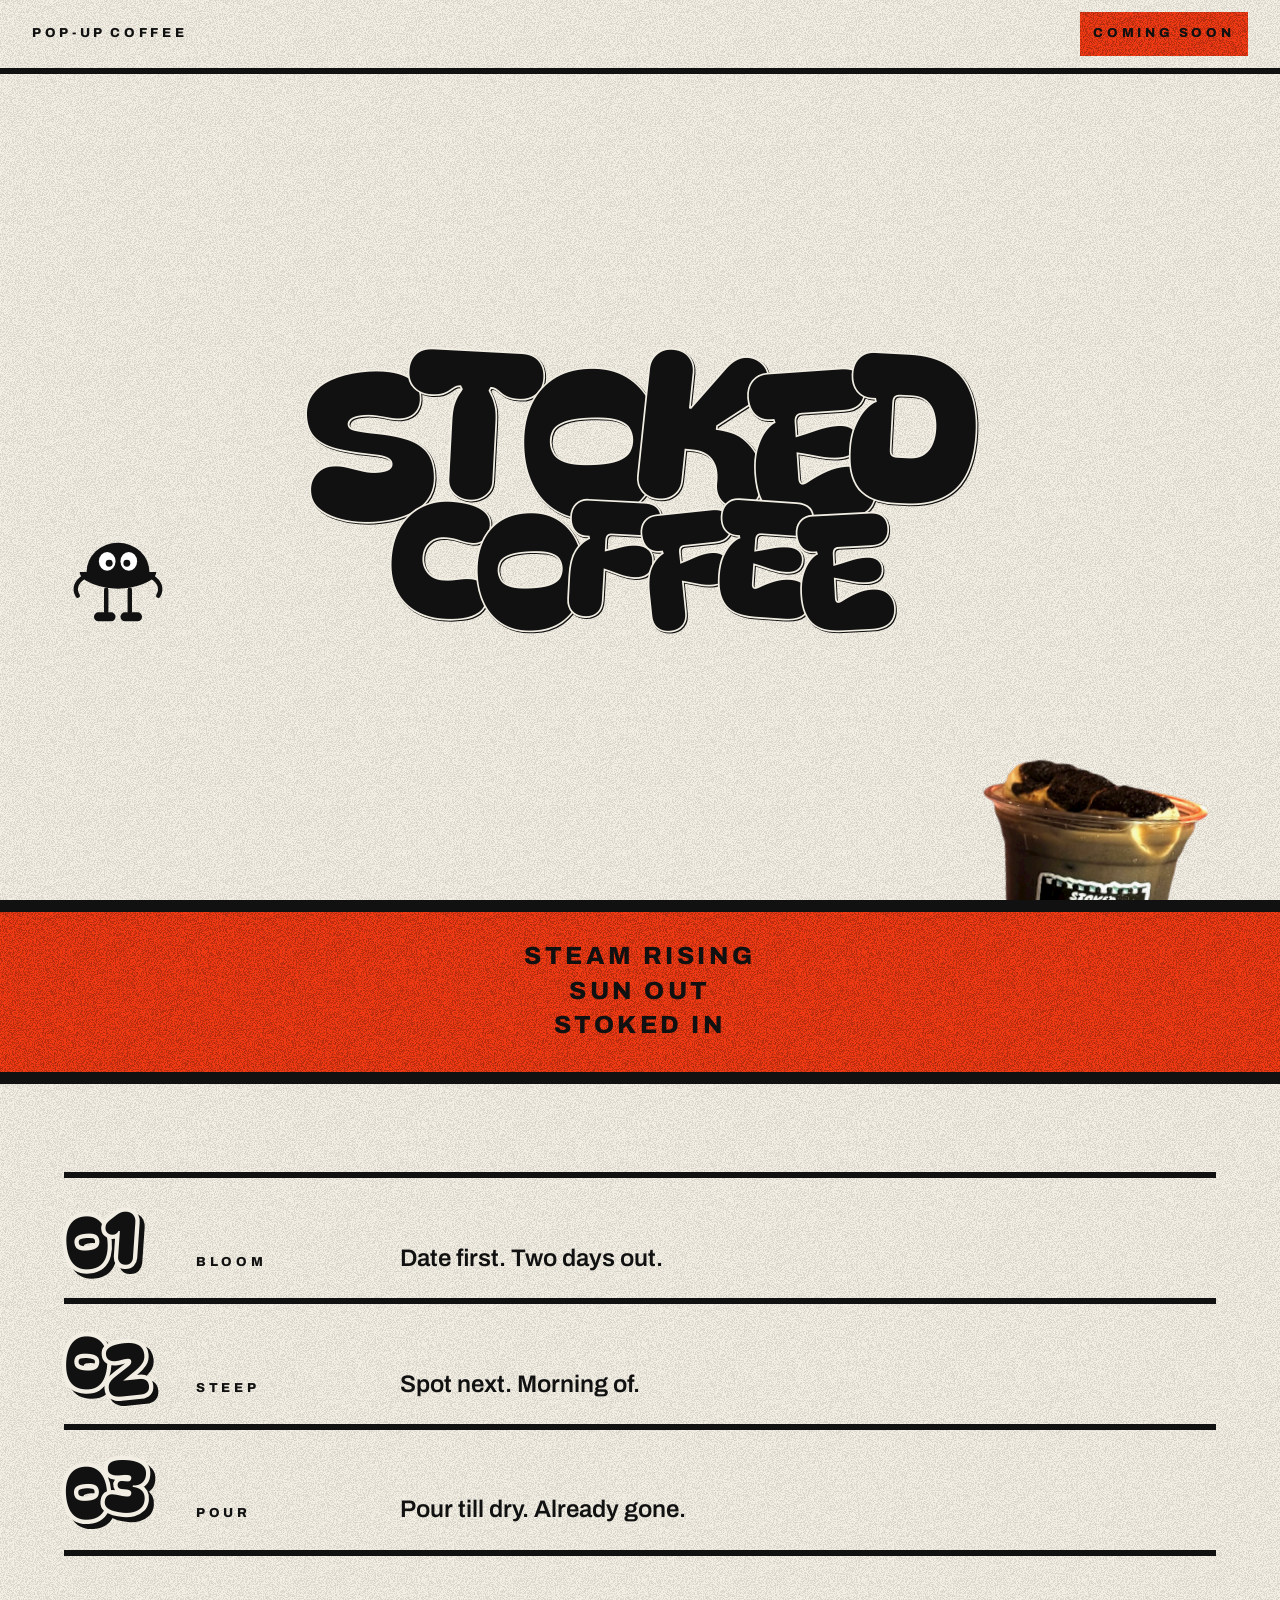
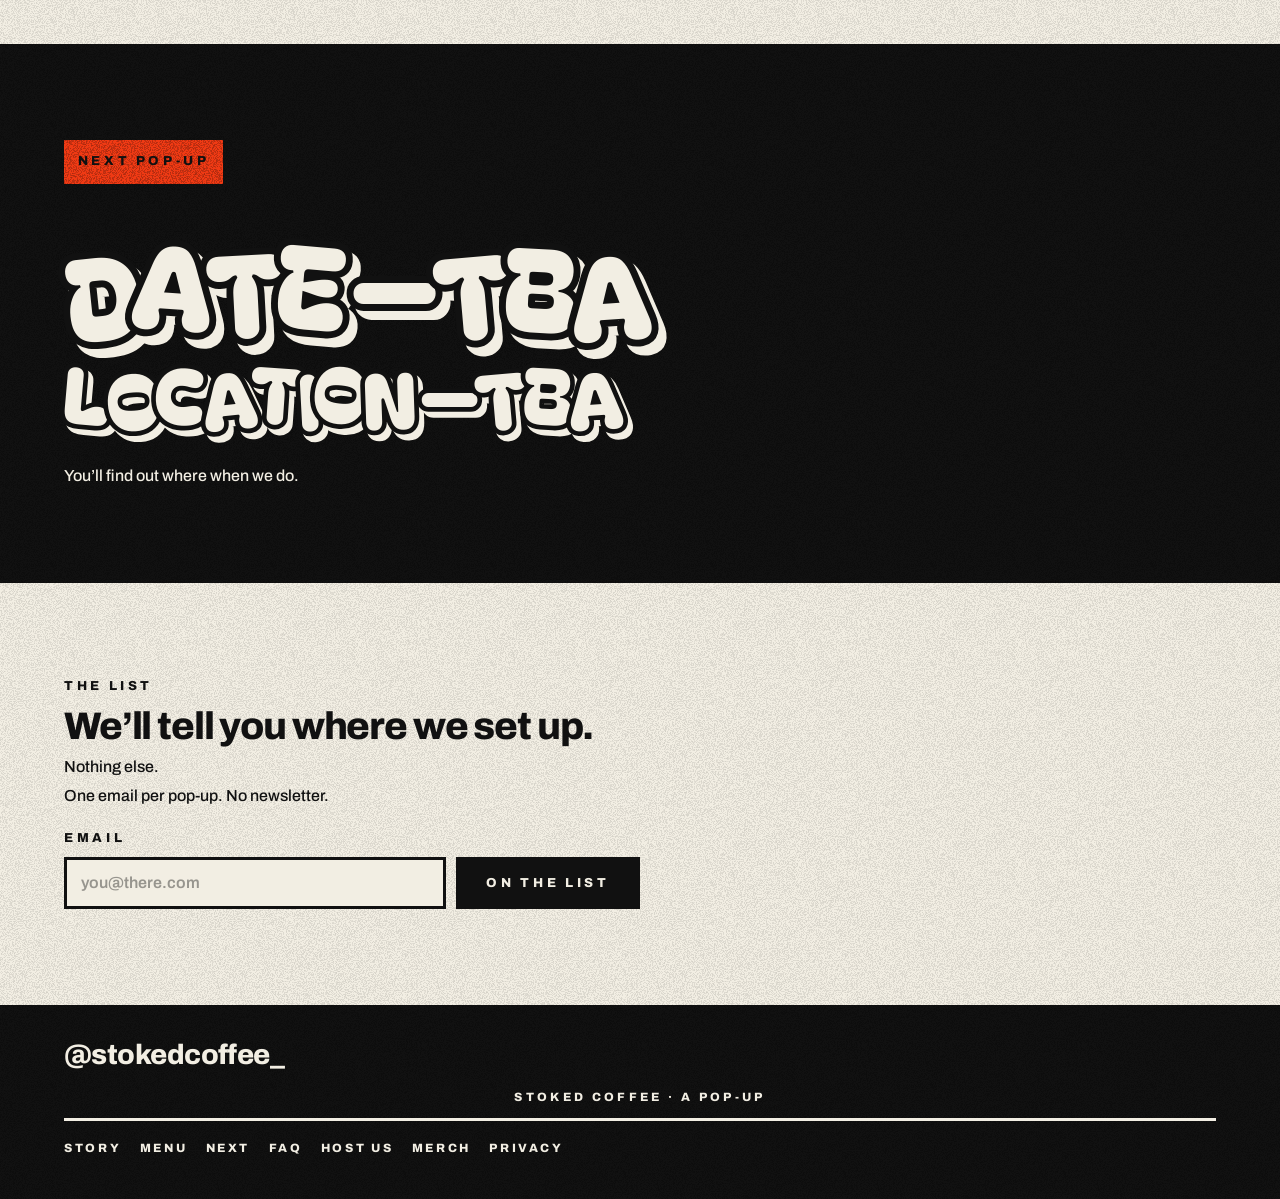
==== index.html @ 5ecee107 "Open Story, Menu, Next, FAQ, Host, Merch, and Privacy off the teaser. The about page now uses the re" ====
<!DOCTYPE html>
<html lang="en">
<head>
  <meta charset="utf-8">
  <meta name="viewport" content="width=device-width, initial-scale=1">
  <meta name="theme-color" content="#111111">
  <meta name="description" content="STOKED COFFEE. Steam rising. Sun out. Stoked in.">
  <title>STOKED COFFEE — Coming Soon</title>
  <link rel="canonical" href="https://stokedcoffee.vercel.app/">
  <meta property="og:type" content="website">
  <meta property="og:site_name" content="STOKED COFFEE">
  <meta property="og:title" content="STOKED COFFEE — Coming Soon">
  <meta property="og:description" content="STOKED COFFEE. Steam rising. Sun out. Stoked in.">
  <meta property="og:url" content="https://stokedcoffee.vercel.app/">
  <meta property="og:image" content="https://stokedcoffee.vercel.app/og.png">
  <meta property="og:image:type" content="image/png">
  <meta property="og:image:width" content="1200">
  <meta property="og:image:height" content="630">
  <meta property="og:image:alt" content="STOKED COFFEE — Coming Soon">
  <meta name="twitter:card" content="summary_large_image">
  <meta name="twitter:title" content="STOKED COFFEE — Coming Soon">
  <meta name="twitter:description" content="STOKED COFFEE. Steam rising. Sun out. Stoked in.">
  <meta name="twitter:image" content="https://stokedcoffee.vercel.app/og.png">
  <link rel="preconnect" href="https://fonts.googleapis.com">
  <link rel="preconnect" href="https://fonts.gstatic.com" crossorigin>
  <link href="https://fonts.googleapis.com/css2?family=Archivo:wght@500;600;800&family=Bagel+Fat+One&display=swap" rel="stylesheet">
  <link rel="icon" href="data:image/svg+xml,%3Csvg xmlns='http://www.w3.org/2000/svg' viewBox='0 0 32 32'%3E%3Crect width='32' height='32' fill='%23F03A14'/%3E%3Ctext x='16' y='23' text-anchor='middle' font-size='18' font-family='Arial Black,sans-serif' fill='%23111111'%3ES%3C/text%3E%3C/svg%3E">
  <link rel="stylesheet" href="styles.css">
</head>
<body>
  <svg aria-hidden="true" width="0" height="0" style="position:absolute">
    <filter id="drink-grain" x="0%" y="0%" width="100%" height="100%">
      <feTurbulence type="fractalNoise" baseFrequency="0.85" numOctaves="3" stitchTiles="stitch" result="n"/>
      <feColorMatrix in="n" type="saturate" values="0" result="g"/>
      <feComponentTransfer in="g" result="ink">
        <feFuncA type="table" tableValues="0 0.28"/>
      </feComponentTransfer>
      <feBlend in="SourceGraphic" in2="ink" mode="multiply" result="burned"/>
      <feComposite in="burned" in2="SourceGraphic" operator="in"/>
    </filter>
  </svg>

  <div class="opening grain-paper">
    <header class="topbar">
      <p class="label">Pop-up coffee</p>
      <p class="label chip">Coming soon</p>
    </header>

    <section class="hero">
      <div class="hero-stage">
        <h1 class="wordmark" aria-label="Stoked Coffee">
          <span class="wordmark-line wordmark-stoked" aria-hidden="true">
            <span class="letter" style="--r:-7deg;--y:0.06em;--kick:11deg">S</span>
            <span class="letter" style="--r:3deg;--y:-0.05em;--kick:-10deg">T</span>
            <span class="letter" style="--r:-2deg;--y:0.04em;--kick:8deg">O</span>
            <span class="letter" style="--r:6deg;--y:-0.04em;--kick:-12deg">K</span>
            <span class="letter" style="--r:-4deg;--y:0.05em;--kick:10deg">E</span>
            <span class="letter" style="--r:3deg;--y:-0.03em;--kick:-9deg">D</span>
          </span>
          <span class="wordmark-line wordmark-coffee" aria-hidden="true">
            <span class="letter" style="--r:5deg;--y:-0.04em;--kick:-11deg">C</span>
            <span class="letter" style="--r:-3deg;--y:0.04em;--kick:9deg">O</span>
            <span class="letter" style="--r:3deg;--y:-0.04em;--kick:-8deg">F</span>
            <span class="letter" style="--r:-6deg;--y:0.03em;--kick:12deg">F</span>
            <span class="letter" style="--r:4deg;--y:-0.04em;--kick:-10deg">E</span>
            <span class="letter" style="--r:-3deg;--y:0.04em;--kick:8deg">E</span>
          </span>
        </h1>
        <div class="lid" aria-hidden="true">
          <svg viewBox="0 0 220 210" fill="none">
            <path d="M46 96 A64 60 0 0 1 174 96 Z" fill="#111111"/>
            <path d="M32 96 C32 116, 78 130, 110 130 C142 130, 188 116, 188 96 Z" fill="#111111"/>
            <g class="lid-eyes">
              <ellipse cx="88" cy="74" rx="17" ry="19" fill="#FFFFFF"/>
              <ellipse cx="132" cy="74" rx="17" ry="19" fill="#FFFFFF"/>
              <circle cx="92" cy="78" r="7" fill="#111111"/>
              <circle cx="128" cy="78" r="7" fill="#111111"/>
            </g>
            <path d="M86 132 v44" stroke="#111111" stroke-width="9" stroke-linecap="round"/>
            <path d="M134 132 v44" stroke="#111111" stroke-width="9" stroke-linecap="round"/>
            <path d="M70 178 h26 a9 9 0 0 1 0 18 h-26 a9 9 0 0 1 0 -18 z" fill="#111111"/>
            <path d="M124 178 h26 a9 9 0 0 1 0 18 h-26 a9 9 0 0 1 0 -18 z" fill="#111111"/>
            <path d="M40 106 c-16 10 -20 26 -12 38" stroke="#111111" stroke-width="9" fill="none" stroke-linecap="round"/>
            <path d="M180 106 c16 10 20 26 12 38" stroke="#111111" stroke-width="9" fill="none" stroke-linecap="round"/>
          </svg>
        </div>
      </div>
    </section>
    <figure class="sneak">
      <img src="midnight-campfire.png" alt="Midnight Campfire Latte" width="571" height="710">
    </figure>
  </div>

  <section class="vision grain-vermilion">
    <div class="vision-lockup" aria-label="Steam rising. Sun out. Stoked in.">
      <p class="vision-line">Steam rising</p>
      <p class="vision-line">Sun out</p>
      <p class="vision-line">Stoked in</p>
    </div>
  </section>

  <section class="ritual grain-paper">
    <article class="step">
      <p class="step-num" aria-hidden="true">
        <span class="letter" style="transform:rotate(-5deg) translateY(0.04em)">0</span>
        <span class="letter" style="transform:rotate(4deg) translateY(-0.03em)">1</span>
      </p>
      <p class="label">Bloom</p>
      <p>Date first. Two days out.</p>
    </article>
    <article class="step">
      <p class="step-num" aria-hidden="true">
        <span class="letter" style="transform:rotate(3deg) translateY(-0.04em)">0</span>
        <span class="letter" style="transform:rotate(-6deg) translateY(0.05em)">2</span>
      </p>
      <p class="label">Steep</p>
      <p>Spot next. Morning of.</p>
    </article>
    <article class="step">
      <p class="step-num" aria-hidden="true">
        <span class="letter" style="transform:rotate(-4deg) translateY(0.03em)">0</span>
        <span class="letter" style="transform:rotate(5deg) translateY(-0.05em)">3</span>
      </p>
      <p class="label">Pour</p>
      <p>Pour till dry. Already gone.</p>
    </article>
  </section>

  <section class="popup grain-ink">
    <div class="popup-inner">
      <a class="label chip popup-kicker" href="next.html">Next pop-up</a>
      <div class="poster-stack">
        <!-- Swap the TBA spans for a real date -->
        <div class="poster-line">
          <p class="throwup" aria-label="Date to be announced">
            <span class="letter" style="transform:rotate(-6deg) translateY(0.05em)">D</span>
            <span class="letter" style="transform:rotate(4deg) translateY(-0.04em)">A</span>
            <span class="letter" style="transform:rotate(-3deg) translateY(0.03em)">T</span>
            <span class="letter" style="transform:rotate(5deg) translateY(-0.05em)">E</span>
            <span class="letter throwup-dash">—</span>
            <span class="letter" style="transform:rotate(-5deg) translateY(0.04em)">T</span>
            <span class="letter" style="transform:rotate(3deg) translateY(-0.03em)">B</span>
            <span class="letter" style="transform:rotate(-4deg) translateY(0.05em)">A</span>
          </p>
        </div>
        <div class="poster-line">
          <p class="throwup throwup-wide" aria-label="Location to be announced">
            <span class="letter" style="transform:rotate(5deg) translateY(-0.04em)">L</span>
            <span class="letter" style="transform:rotate(-4deg) translateY(0.04em)">O</span>
            <span class="letter" style="transform:rotate(3deg) translateY(-0.03em)">C</span>
            <span class="letter" style="transform:rotate(-6deg) translateY(0.03em)">A</span>
            <span class="letter" style="transform:rotate(4deg) translateY(-0.04em)">T</span>
            <span class="letter" style="transform:rotate(-3deg) translateY(0.04em)">I</span>
            <span class="letter" style="transform:rotate(6deg) translateY(-0.05em)">O</span>
            <span class="letter" style="transform:rotate(-2deg) translateY(0.03em)">N</span>
            <span class="letter throwup-dash">—</span>
            <span class="letter" style="transform:rotate(-5deg) translateY(0.04em)">T</span>
            <span class="letter" style="transform:rotate(3deg) translateY(-0.04em)">B</span>
            <span class="letter" style="transform:rotate(-4deg) translateY(0.03em)">A</span>
          </p>
        </div>
      </div>
      <p class="popup-note">You’ll find out where when we do.</p>
    </div>
  </section>

  <section class="signup grain-paper" id="list">
    <div class="signup-inner">
      <p class="label">The list</p>
      <h2>We’ll tell you where we set up.</h2>
      <p class="micro">Nothing else.</p>
      <p class="fine">One email per pop-up. No newsletter.</p>
      <form class="signup-form" id="signup-form" data-on="true" novalidate>
        <label class="label" for="email">Email</label>
        <div class="field">
          <input id="email" name="email" type="email" autocomplete="email" required placeholder="you@there.com">
          <button type="submit">On the list</button>
        </div>
      </form>
      <div class="confirm" id="signup-confirm" data-on="false" role="status">
        <p>You’re on the list.</p>
      </div>
    </div>
  </section>

  <footer class="site-footer grain-ink">
    <div class="foot-brand">
      <a class="ig" href="https://instagram.com/stokedcoffee_" rel="noopener noreferrer">@stokedcoffee_</a>
      <p class="credit">Stoked Coffee · a pop-up</p>
    </div>
    <nav class="foot-nav" aria-label="Site">
      <a href="story.html">Story</a>
      <a href="menu.html">Menu</a>
      <a href="next.html">Next</a>
      <a href="faq.html">FAQ</a>
      <a href="host.html">Host us</a>
      <a href="merch.html">Merch</a>
      <a href="privacy.html">Privacy</a>
    </nav>
  </footer>

  <script>
    (function () {
      var form = document.getElementById("signup-form");
      var confirm = document.getElementById("signup-confirm");
      var input = document.getElementById("email");
      var KEY = "stoked-list";

      function showDone() {
        form.setAttribute("data-on", "false");
        confirm.setAttribute("data-on", "true");
      }

      try {
        if (window.localStorage.getItem(KEY)) showDone();
      } catch (e) {}

      form.addEventListener("submit", function (e) {
        e.preventDefault();
        if (!input.checkValidity()) {
          input.reportValidity();
          input.focus();
          return;
        }
        try { window.localStorage.setItem(KEY, input.value.trim()); } catch (err) {}
        showDone();
      });
    })();
  </script>
</body>
</html>
---- styles.css ----
:root {
  --ink: #111111;
  --paper: #F2EEE3;
  --white: #FFFFFF;
  --vermilion: #F03A14;
  --grain-heavy: url("data:image/svg+xml,%3Csvg xmlns='http://www.w3.org/2000/svg' width='220' height='220'%3E%3Cfilter id='g'%3E%3CfeTurbulence type='fractalNoise' baseFrequency='0.9' numOctaves='3' stitchTiles='stitch'/%3E%3CfeColorMatrix type='saturate' values='0'/%3E%3CfeComponentTransfer%3E%3CfeFuncR type='discrete' tableValues='0 0 1 1'/%3E%3CfeFuncG type='discrete' tableValues='0 0 1 1'/%3E%3CfeFuncB type='discrete' tableValues='0 0 1 1'/%3E%3C/feComponentTransfer%3E%3C/filter%3E%3Crect width='220' height='220' filter='url(%23g)' opacity='0.4'/%3E%3C/svg%3E");
  --grain-paper: url("data:image/svg+xml,%3Csvg xmlns='http://www.w3.org/2000/svg' width='220' height='220'%3E%3Cfilter id='g'%3E%3CfeTurbulence type='fractalNoise' baseFrequency='0.9' numOctaves='3' stitchTiles='stitch'/%3E%3CfeColorMatrix type='saturate' values='0'/%3E%3CfeComponentTransfer%3E%3CfeFuncR type='discrete' tableValues='0 0 1 1'/%3E%3CfeFuncG type='discrete' tableValues='0 0 1 1'/%3E%3CfeFuncB type='discrete' tableValues='0 0 1 1'/%3E%3C/feComponentTransfer%3E%3C/filter%3E%3Crect width='220' height='220' filter='url(%23g)' opacity='0.16'/%3E%3C/svg%3E");
  --stoked: clamp(64px, 16.5vw, 204px);
}

*, *::before, *::after { box-sizing: border-box; margin: 0; padding: 0; }

html, body {
  background: var(--grain-paper), var(--paper);
  background-blend-mode: multiply;
  color: var(--ink);
  font-family: Archivo, sans-serif;
  font-weight: 500;
  font-size: 16px;
  line-height: 1.45;
  -webkit-font-smoothing: antialiased;
}

body { min-height: 100vh; overflow-x: hidden; }

::selection { background: var(--vermilion); color: var(--ink); }

:focus-visible {
  outline: 3px solid var(--vermilion);
  outline-offset: 3px;
}

a { color: inherit; }

.grain-paper {
  background: var(--grain-paper), var(--paper);
  background-blend-mode: multiply;
}

.grain-vermilion {
  background: var(--grain-heavy), var(--vermilion);
  background-blend-mode: multiply;
}

.grain-ink {
  background: var(--grain-heavy), var(--ink);
  background-blend-mode: multiply;
}

.label {
  font-family: Archivo, sans-serif;
  font-weight: 800;
  font-size: 13px;
  letter-spacing: 0.28em;
  text-transform: uppercase;
  line-height: 1.2;
}

.topbar {
  display: flex;
  align-items: center;
  justify-content: space-between;
  gap: 1rem;
  padding: 0.7rem 1.25rem;
  border-bottom: 6px solid var(--ink);
}

.chip {
  display: inline-flex;
  align-items: center;
  justify-content: center;
  min-height: 44px;
  padding: 0 0.85rem;
  background: var(--grain-heavy), var(--vermilion);
  background-blend-mode: multiply;
  color: var(--ink);
  flex-shrink: 0;
}

.wordmark {
  display: flex;
  flex-direction: column;
  align-items: center;
  color: var(--ink);
  font-family: "Bagel Fat One", cursive;
  font-weight: 400;
  -webkit-text-stroke: 0.145em var(--paper);
  paint-order: stroke fill;
  filter: drop-shadow(0.07em 0.08em 0 var(--ink));
  line-height: 0.8;
  user-select: none;
}

.wordmark-line {
  display: flex;
  flex-wrap: nowrap;
  white-space: nowrap;
}

.wordmark-stoked { font-size: var(--stoked); }
.wordmark-coffee {
  font-size: calc(0.78 * var(--stoked));
  margin-top: -0.08em;
}

.letter {
  display: inline-block;
  margin-right: -0.07em;
}

.wordmark .letter {
  margin-right: -0.12em;
  transform: rotate(var(--r, 0deg)) translateY(var(--y, 0em));
  cursor: pointer;
}

.wordmark .letter:hover,
.wordmark .letter:focus-visible {
  color: var(--vermilion);
  transform: rotate(calc(var(--r, 0deg) + var(--kick, 9deg))) translateY(calc(var(--y, 0em) - 0.11em)) scale(1.1);
}

.wordmark-line .letter:last-child,
.throwup .letter:last-child { margin-right: 0; }

.opening {
  position: relative;
  min-height: 100vh;
  min-height: 100dvh;
  display: flex;
  flex-direction: column;
  overflow: hidden;
}

.hero {
  flex: 1;
  display: flex;
  flex-direction: column;
  align-items: center;
  justify-content: center;
  padding: 2.5rem 1.25rem 3.5rem;
}

.sneak {
  position: absolute;
  right: clamp(1.25rem, 6vw, 5.5rem);
  bottom: 0;
  width: clamp(168px, 20vw, 236px);
  transform: translateY(52%) rotate(6deg);
  pointer-events: none;
  z-index: 1;
}

.sneak img {
  display: block;
  width: 100%;
  height: auto;
  filter: contrast(1.12) saturate(1.06) url(#drink-grain);
}

.hero-stage {
  position: relative;
  display: flex;
  flex-direction: column;
  align-items: center;
}

.lid {
  position: absolute;
  left: -0.15em;
  bottom: -0.15em;
  width: clamp(64px, 11vw, 108px);
  font-size: var(--stoked);
  pointer-events: none;
}

.lid svg { display: block; width: 100%; height: auto; }

.lid-eyes {
  transform-box: fill-box;
  transform-origin: 50% 55%;
  animation: lid-blink 5.4s steps(1, end) infinite;
}

@keyframes lid-blink {
  0%, 86%, 100% { transform: scaleY(1); }
  88%, 92% { transform: scaleY(0.08); }
}

@media (prefers-reduced-motion: reduce) {
  .lid-eyes { animation: none; }
  .wordmark .letter:hover,
  .wordmark .letter:focus-visible {
    transform: rotate(var(--r, 0deg)) translateY(var(--y, 0em));
  }
}

.vision {
  border-top: 12px solid var(--ink);
  border-bottom: 12px solid var(--ink);
  padding: 1.85rem 1.25rem 2rem;
}

.vision-lockup {
  display: flex;
  flex-direction: column;
  align-items: center;
  gap: 0.4rem;
  text-align: center;
}

.vision-line {
  font-family: Archivo, sans-serif;
  font-weight: 800;
  font-size: clamp(1.05rem, 2.6vw, 1.55rem);
  letter-spacing: 0.14em;
  text-transform: uppercase;
  line-height: 1.15;
  color: var(--ink);
}

.ritual {
  padding: clamp(2.75rem, 7vw, 5.5rem) clamp(1.25rem, 5vw, 4rem) 0;
}

.step {
  padding: 1.4rem 0;
  border-top: 6px solid var(--ink);
}

.step:last-of-type { border-bottom: 6px solid var(--ink); }

.step-num {
  display: flex;
  flex-wrap: nowrap;
  font-family: "Bagel Fat One", cursive;
  font-size: clamp(42px, 8vw, 72px);
  line-height: 0.86;
  color: var(--ink);
  -webkit-text-stroke: 0.12em var(--paper);
  paint-order: stroke fill;
  filter: drop-shadow(0.07em 0.08em 0 var(--ink));
  user-select: none;
  margin-bottom: 0.65rem;
}

.step .label { margin-bottom: 0.45rem; }

.step p:last-of-type {
  font-size: clamp(1.15rem, 2.3vw, 1.5rem);
  font-weight: 600;
  line-height: 1.2;
  max-width: 22em;
}


.popup {
  margin-top: clamp(2.75rem, 7vw, 5.5rem);
  color: var(--paper);
  padding: clamp(3.25rem, 8vw, 6rem) clamp(1.25rem, 5vw, 4rem);
}

.popup-inner { max-width: 72rem; margin: 0 auto; }

.popup-kicker { margin-bottom: 1.75rem; }

.poster-line { margin-top: 1.5rem; }

.throwup {
  display: flex;
  flex-wrap: nowrap;
  align-items: baseline;
  white-space: nowrap;
  font-family: "Bagel Fat One", cursive;
  font-size: clamp(40px, 9vw, 118px);
  line-height: 0.86;
  color: var(--paper);
  -webkit-text-stroke: 0.12em var(--ink);
  paint-order: stroke fill;
  filter: drop-shadow(0.07em 0.08em 0 var(--paper));
  user-select: none;
}

.throwup .letter { margin-right: -0.07em; }

.throwup-gap {
  width: 0.28em;
  margin-right: 0;
}

.throwup-dash {
  margin: 0 0.12em 0 0.08em;
  transform: none;
}

.throwup-wide { font-size: clamp(26px, 6.1vw, 96px); }

.popup-note {
  margin-top: 2.25rem;
  font-size: 16px;
  font-weight: 500;
  max-width: 28em;
}

.signup {
  padding: clamp(3.25rem, 8vw, 6rem) clamp(1.25rem, 5vw, 4rem);
}

.signup-inner { max-width: 36rem; }

.signup h2 {
  font-size: clamp(1.7rem, 3.8vw, 2.4rem);
  font-weight: 800;
  letter-spacing: -0.03em;
  line-height: 1.05;
  margin: 0.7rem 0 0.55rem;
}

.signup .micro {
  font-size: 16px;
  font-weight: 500;
}

.signup .fine {
  font-size: 16px;
  font-weight: 500;
  margin: 0.35rem 0 1.5rem;
}

.signup-form { display: flex; flex-direction: column; gap: 0.65rem; }

.field {
  display: flex;
  flex-direction: column;
  gap: 0.65rem;
}

.signup input[type="email"] {
  appearance: none;
  width: 100%;
  min-height: 52px;
  border: 3px solid var(--ink);
  background: var(--paper);
  color: var(--ink);
  font-family: Archivo, sans-serif;
  font-weight: 600;
  font-size: 16px;
  padding: 0 0.9rem;
  border-radius: 0;
}

.signup input[type="email"]::placeholder { color: var(--ink); opacity: 0.4; }

.signup button {
  appearance: none;
  min-height: 52px;
  min-width: 44px;
  padding: 0 1.25rem;
  border: 3px solid var(--ink);
  background: var(--ink);
  color: var(--paper);
  font-family: Archivo, sans-serif;
  font-weight: 800;
  font-size: 13px;
  letter-spacing: 0.28em;
  text-transform: uppercase;
  cursor: pointer;
  border-radius: 0;
}

.signup button:hover {
  background: var(--vermilion);
  border-color: var(--vermilion);
  color: var(--ink);
}

.ig:hover { color: var(--vermilion); }

.confirm {
  display: none;
  border-top: 6px solid var(--ink);
  border-bottom: 6px solid var(--ink);
  padding: 1.35rem 0;
}

.confirm[data-on="true"] { display: block; }
.signup-form[data-on="false"] { display: none; }

.confirm p {
  font-size: clamp(1.35rem, 3vw, 1.75rem);
  font-weight: 800;
  letter-spacing: -0.02em;
  line-height: 1.05;
}

.site-footer {
  color: var(--paper);
  padding: 1.75rem clamp(1.25rem, 5vw, 4rem);
  display: flex;
  flex-direction: column;
  gap: 0.75rem;
}

.ig {
  color: var(--paper);
  font-weight: 800;
  font-size: clamp(1.25rem, 3vw, 1.75rem);
  letter-spacing: -0.02em;
  text-decoration: none;
  min-height: 44px;
  display: inline-flex;
  align-items: center;
  align-self: flex-start;
}

.credit {
  font-size: 12px;
  font-weight: 800;
  letter-spacing: 0.28em;
  text-transform: uppercase;
  color: var(--paper);
}

@media (min-width: 720px) {
  .topbar { padding: 0.75rem 2rem; }
  .hero { padding: 3rem 2rem 4rem; }
  .lid { left: -1.15em; bottom: -0.05em; }

  .step {
    display: grid;
    grid-template-columns: 6.5rem 11rem 1fr;
    gap: 1.25rem 1.75rem;
    align-items: baseline;
    padding: 1.6rem 0;
  }

  .step-num { margin-bottom: 0; }

  .step .label { margin-bottom: 0; grid-column: 2; }

  .step p:last-of-type { grid-column: 3; }

  .field {
    flex-direction: row;
    align-items: stretch;
  }

  .signup input[type="email"] { flex: 1; }
  .signup button { min-width: 11.5rem; }

  .foot-brand {
    flex-direction: row;
    align-items: center;
    justify-content: space-between;
  }
}

@media (max-width: 540px) {
  .lid {
    position: static;
    margin: 1.1rem auto 0;
    width: 72px;
  }

  .sneak {
    width: clamp(120px, 38vw, 168px);
    right: 0.15rem;
    transform: translateY(50%) rotate(8deg);
  }
}

.chip { text-decoration: none; }
a.chip:hover { color: var(--ink); }

.foot-brand {
  display: flex;
  flex-direction: column;
  gap: 0.75rem;
  width: 100%;
}

.foot-nav {
  display: flex;
  flex-wrap: wrap;
  gap: 0 1.15rem;
  width: 100%;
  border-top: 3px solid var(--paper);
  padding-top: 0.35rem;
}

.foot-nav a {
  color: var(--paper);
  font-weight: 800;
  font-size: 12px;
  letter-spacing: 0.22em;
  text-transform: uppercase;
  text-decoration: none;
  min-height: 44px;
  display: inline-flex;
  align-items: center;
}

.foot-nav a:hover,
.foot-nav a[aria-current="page"] { color: var(--vermilion); }

.page-bar { flex-wrap: wrap; }

.mark-link {
  text-decoration: none;
  min-height: 44px;
  display: inline-flex;
  align-items: center;
}

.mark-link:hover { color: var(--vermilion); }

.site-nav {
  display: flex;
  flex-wrap: wrap;
  gap: 0 1rem;
  width: 100%;
  justify-content: flex-start;
}

.site-nav a {
  font-weight: 800;
  font-size: 12px;
  letter-spacing: 0.22em;
  text-transform: uppercase;
  text-decoration: none;
  min-height: 44px;
  display: inline-flex;
  align-items: center;
}

.site-nav a:hover,
.site-nav a[aria-current="page"] { color: var(--vermilion); }

@media (min-width: 900px) {
  .page-bar { flex-wrap: nowrap; }
  .site-nav {
    width: auto;
    justify-content: flex-end;
    flex: 1;
  }
}

.page {
  padding: clamp(2.5rem, 7vw, 5.5rem) clamp(1.25rem, 5vw, 4rem) clamp(3.25rem, 8vw, 6rem);
  min-height: 70vh;
}

.page-inner { max-width: 40rem; }
.page-inner.wide { max-width: 72rem; }

.page h1 {
  font-size: clamp(1.7rem, 3.8vw, 2.4rem);
  font-weight: 800;
  letter-spacing: -0.03em;
  line-height: 1.05;
  margin: 0.7rem 0 1.5rem;
}

.page p { max-width: 36em; }
.page p + p { margin-top: 1rem; }

.band-gap { margin-top: clamp(2.75rem, 7vw, 4.5rem); }

.credit-block {
  margin-top: 2.5rem;
  padding-top: 1.5rem;
  border-top: 6px solid var(--ink);
}

.credit-block p {
  font-weight: 800;
  font-size: 11px;
  letter-spacing: 0.16em;
  text-transform: uppercase;
  line-height: 1.5;
  max-width: 46em;
}

.credit-block p + p { margin-top: 0.55rem; }

.menu-grid {
  display: grid;
  gap: 1.25rem;
  margin-top: 1.35rem;
}

@media (min-width: 720px) {
  .menu-grid { grid-template-columns: repeat(3, 1fr); }
}

.locked {
  border: 6px solid var(--ink);
  padding: 1.15rem 1.15rem 1.25rem;
  min-height: 240px;
  display: flex;
  flex-direction: column;
  justify-content: flex-end;
  gap: 0.55rem;
  overflow: hidden;
  position: relative;
}

.silhouette {
  position: absolute;
  top: 1.1rem;
  left: 50%;
  width: 92px;
  height: 140px;
  transform: translateX(-50%);
  filter: blur(9px);
  opacity: 0.5;
  pointer-events: none;
}

.silhouette svg { display: block; width: 100%; height: auto; }

.redact {
  font-weight: 800;
  letter-spacing: 0.18em;
  filter: blur(6px);
  user-select: none;
  position: relative;
}

.plain-menu {
  list-style: none;
  margin-top: 1.35rem;
}

.plain-menu li {
  border-top: 6px solid var(--ink);
  padding: 1.15rem 0;
  font-weight: 600;
  font-size: clamp(1.15rem, 2.3vw, 1.5rem);
  line-height: 1.2;
}

.plain-menu li:last-child { border-bottom: 6px solid var(--ink); }

.drop-card { margin-top: 1.35rem; max-width: 28rem; }

.clock {
  display: flex;
  flex-wrap: wrap;
  gap: 1.1rem 1.6rem;
  margin: 1.75rem 0 0;
}

.clock-cell {
  display: flex;
  flex-direction: column;
  gap: 0.4rem;
}

.clock-num {
  font-family: "Bagel Fat One", cursive;
  font-size: clamp(42px, 8vw, 80px);
  line-height: 0.86;
  color: var(--paper);
  -webkit-text-stroke: 0.12em var(--ink);
  paint-order: stroke fill;
  filter: drop-shadow(0.07em 0.08em 0 var(--paper));
  user-select: none;
}

.map-slot {
  margin-top: 2.25rem;
  min-height: 160px;
  border: 6px solid var(--paper);
  padding: 1.35rem 1.25rem;
  display: flex;
  align-items: center;
}

.map-slot iframe {
  width: 100%;
  min-height: 220px;
  border: 0;
  filter: grayscale(1) contrast(1.15);
}

.map-slot[data-pin=""] iframe { display: none; }
.map-slot:not([data-pin=""]) .map-wait { display: none; }

.beans { margin-top: 2.25rem; }
.beans p:last-of-type {
  font-size: clamp(1.15rem, 2.3vw, 1.5rem);
  font-weight: 600;
  margin-top: 0.45rem;
}

.form-stack {
  display: flex;
  flex-direction: column;
  gap: 0.85rem;
  margin-top: 1.5rem;
  max-width: 36rem;
}

.form-stack label.label { margin-top: 0.25rem; }

.ink-field {
  appearance: none;
  width: 100%;
  min-height: 52px;
  border: 3px solid var(--ink);
  background: var(--paper);
  color: var(--ink);
  font-family: Archivo, sans-serif;
  font-weight: 600;
  font-size: 16px;
  padding: 0 0.9rem;
  border-radius: 0;
}

textarea.ink-field {
  min-height: 110px;
  padding: 0.8rem 0.9rem;
  resize: vertical;
}

.ink-field::placeholder { color: var(--ink); opacity: 0.4; }

.ink-btn {
  appearance: none;
  min-height: 52px;
  min-width: 44px;
  padding: 0 1.25rem;
  border: 3px solid var(--ink);
  background: var(--ink);
  color: var(--paper);
  font-family: Archivo, sans-serif;
  font-weight: 800;
  font-size: 13px;
  letter-spacing: 0.28em;
  text-transform: uppercase;
  cursor: pointer;
  border-radius: 0;
  align-self: flex-start;
}

.ink-btn:hover {
  background: var(--vermilion);
  border-color: var(--vermilion);
  color: var(--ink);
}

.host-form[data-on="false"] { display: none; }

.ghost-merch {
  position: relative;
  margin-top: 1.5rem;
  height: 240px;
  border: 6px solid var(--ink);
  overflow: hidden;
}

.ghost-merch span {
  position: absolute;
  inset: 18% 22% 22% 22%;
  background: var(--ink);
  filter: blur(18px);
  opacity: 0.35;
  transform: rotate(-8deg);
}

.popup .popup-note a {
  font-weight: 800;
  text-decoration: none;
}

.popup .popup-note a:hover { color: var(--vermilion); }

.page + .popup { margin-top: 0; }

.page .clock-num {
  color: var(--ink);
  -webkit-text-stroke: 0.12em var(--paper);
  filter: drop-shadow(0.07em 0.08em 0 var(--ink));
}

.page a:hover { color: var(--vermilion); }

.qa {
  padding: 1.4rem 0;
  border-top: 6px solid var(--ink);
}

.qa:last-of-type { border-bottom: 6px solid var(--ink); }

.qa .label { margin-bottom: 0.45rem; }

.qa p:last-of-type {
  font-size: clamp(1.15rem, 2.3vw, 1.5rem);
  font-weight: 600;
  line-height: 1.2;
  max-width: 22em;
}
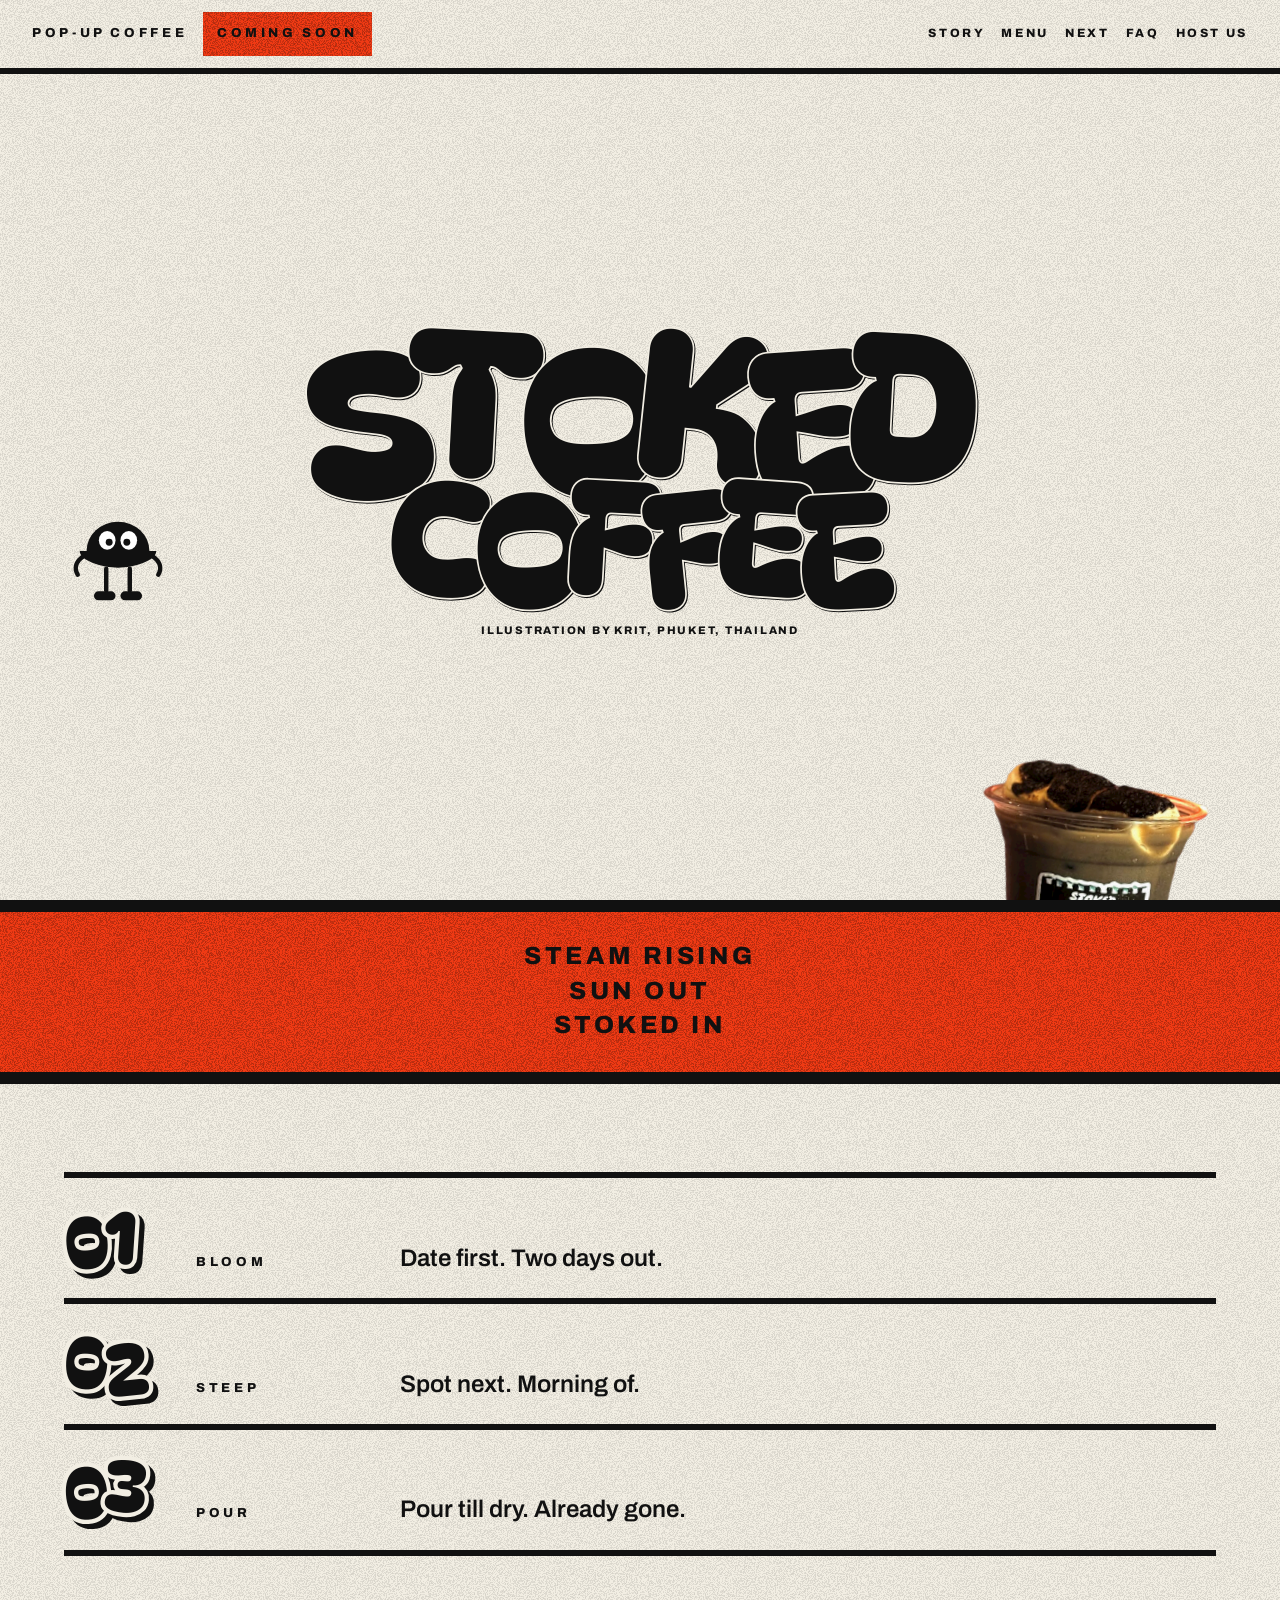
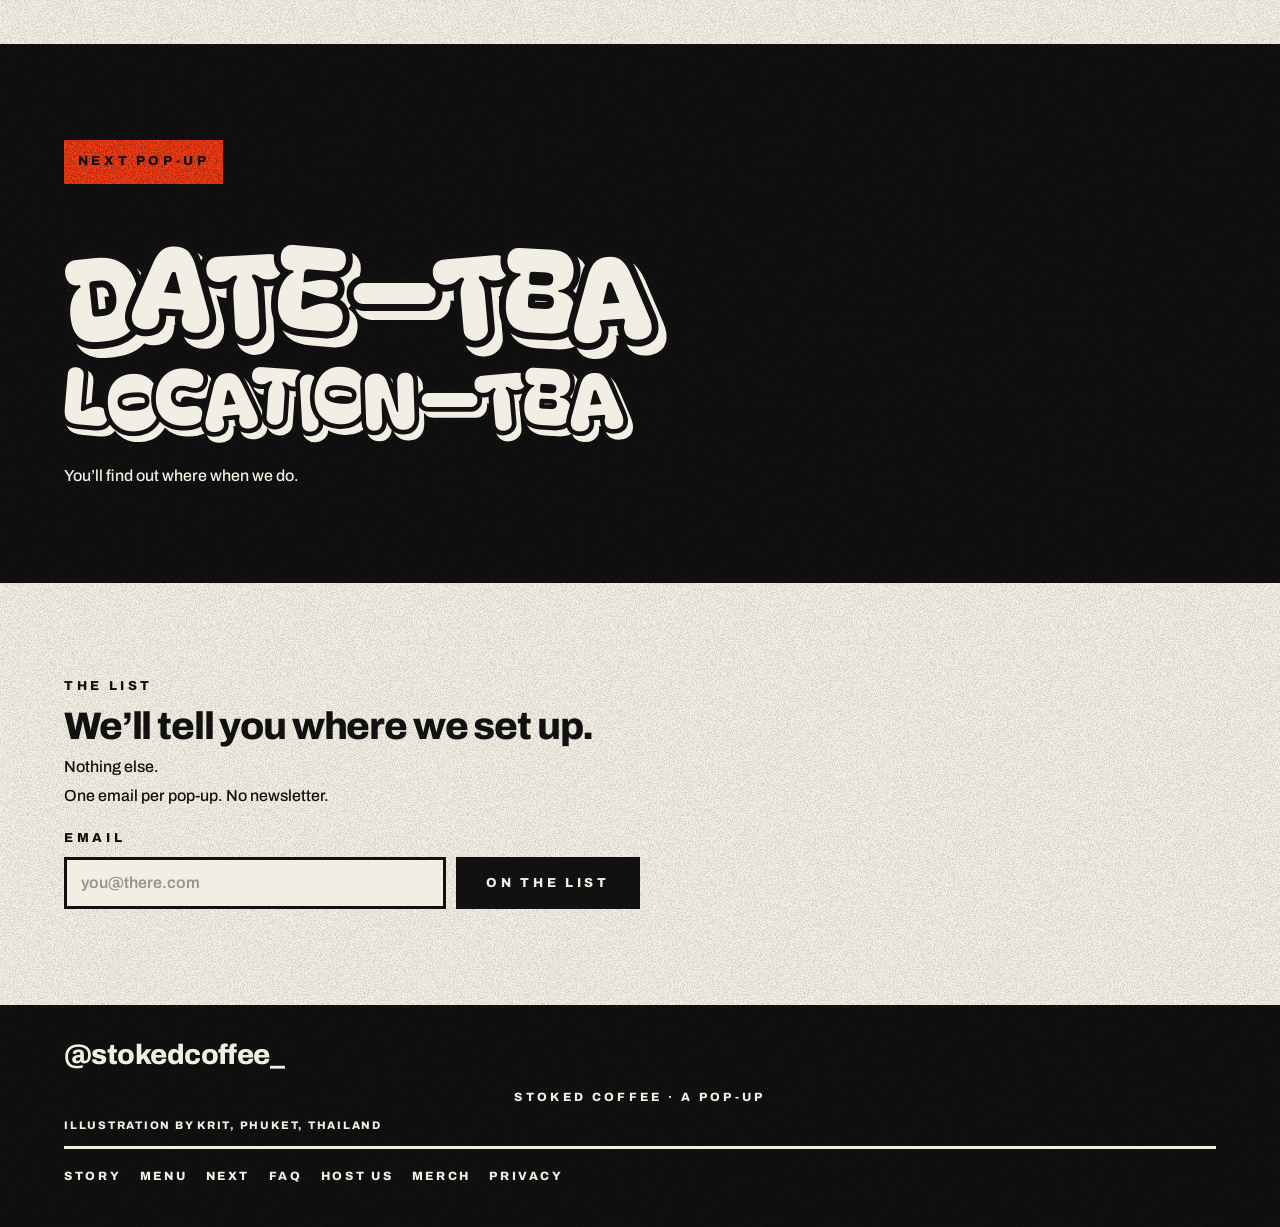
==== commit 08c75128: "Put Story in the top nav and credit Krit apart from the founders. Co-authored-by: Cursor <cursoragen" ====
--- a/index.html
+++ b/index.html
@@ -41,9 +41,16 @@
   </svg>
 
   <div class="opening grain-paper">
-    <header class="topbar">
+    <header class="topbar page-bar">
       <p class="label">Pop-up coffee</p>
       <p class="label chip">Coming soon</p>
+      <nav class="site-nav" aria-label="Primary">
+        <a href="story.html">Story</a>
+        <a href="menu.html">Menu</a>
+        <a href="next.html">Next</a>
+        <a href="faq.html">FAQ</a>
+        <a href="host.html">Host us</a>
+      </nav>
     </header>
 
     <section class="hero">
@@ -85,6 +92,7 @@
           </svg>
         </div>
       </div>
+      <p class="art-credit"><a href="https://www.instagram.com/kritjinda/" rel="noopener noreferrer">Illustration by Krit, Phuket, Thailand</a></p>
     </section>
     <figure class="sneak">
       <img src="midnight-campfire.png" alt="Midnight Campfire Latte" width="571" height="710">
@@ -188,6 +196,7 @@
       <a class="ig" href="https://instagram.com/stokedcoffee_" rel="noopener noreferrer">@stokedcoffee_</a>
       <p class="credit">Stoked Coffee · a pop-up</p>
     </div>
+    <p class="art-credit foot-art"><a href="https://www.instagram.com/kritjinda/" rel="noopener noreferrer">Illustration by Krit, Phuket, Thailand</a></p>
     <nav class="foot-nav" aria-label="Site">
       <a href="story.html">Story</a>
       <a href="menu.html">Menu</a>
--- a/styles.css
+++ b/styles.css
@@ -582,6 +582,39 @@
 }
 
 .credit-block p + p { margin-top: 0.55rem; }
+
+.credit-block a {
+  text-decoration: none;
+  color: inherit;
+}
+
+.credit-block a:hover { color: var(--vermilion); }
+
+.art-credit {
+  font-weight: 800;
+  font-size: 11px;
+  letter-spacing: 0.16em;
+  text-transform: uppercase;
+  line-height: 1.45;
+}
+
+.art-credit a {
+  text-decoration: none;
+  color: inherit;
+}
+
+.art-credit a:hover { color: var(--vermilion); }
+
+.hero .art-credit {
+  margin-top: 1.6rem;
+  text-align: center;
+}
+
+.foot-art {
+  width: 100%;
+  color: var(--paper);
+  margin: 0;
+}
 
 .menu-grid {
   display: grid;
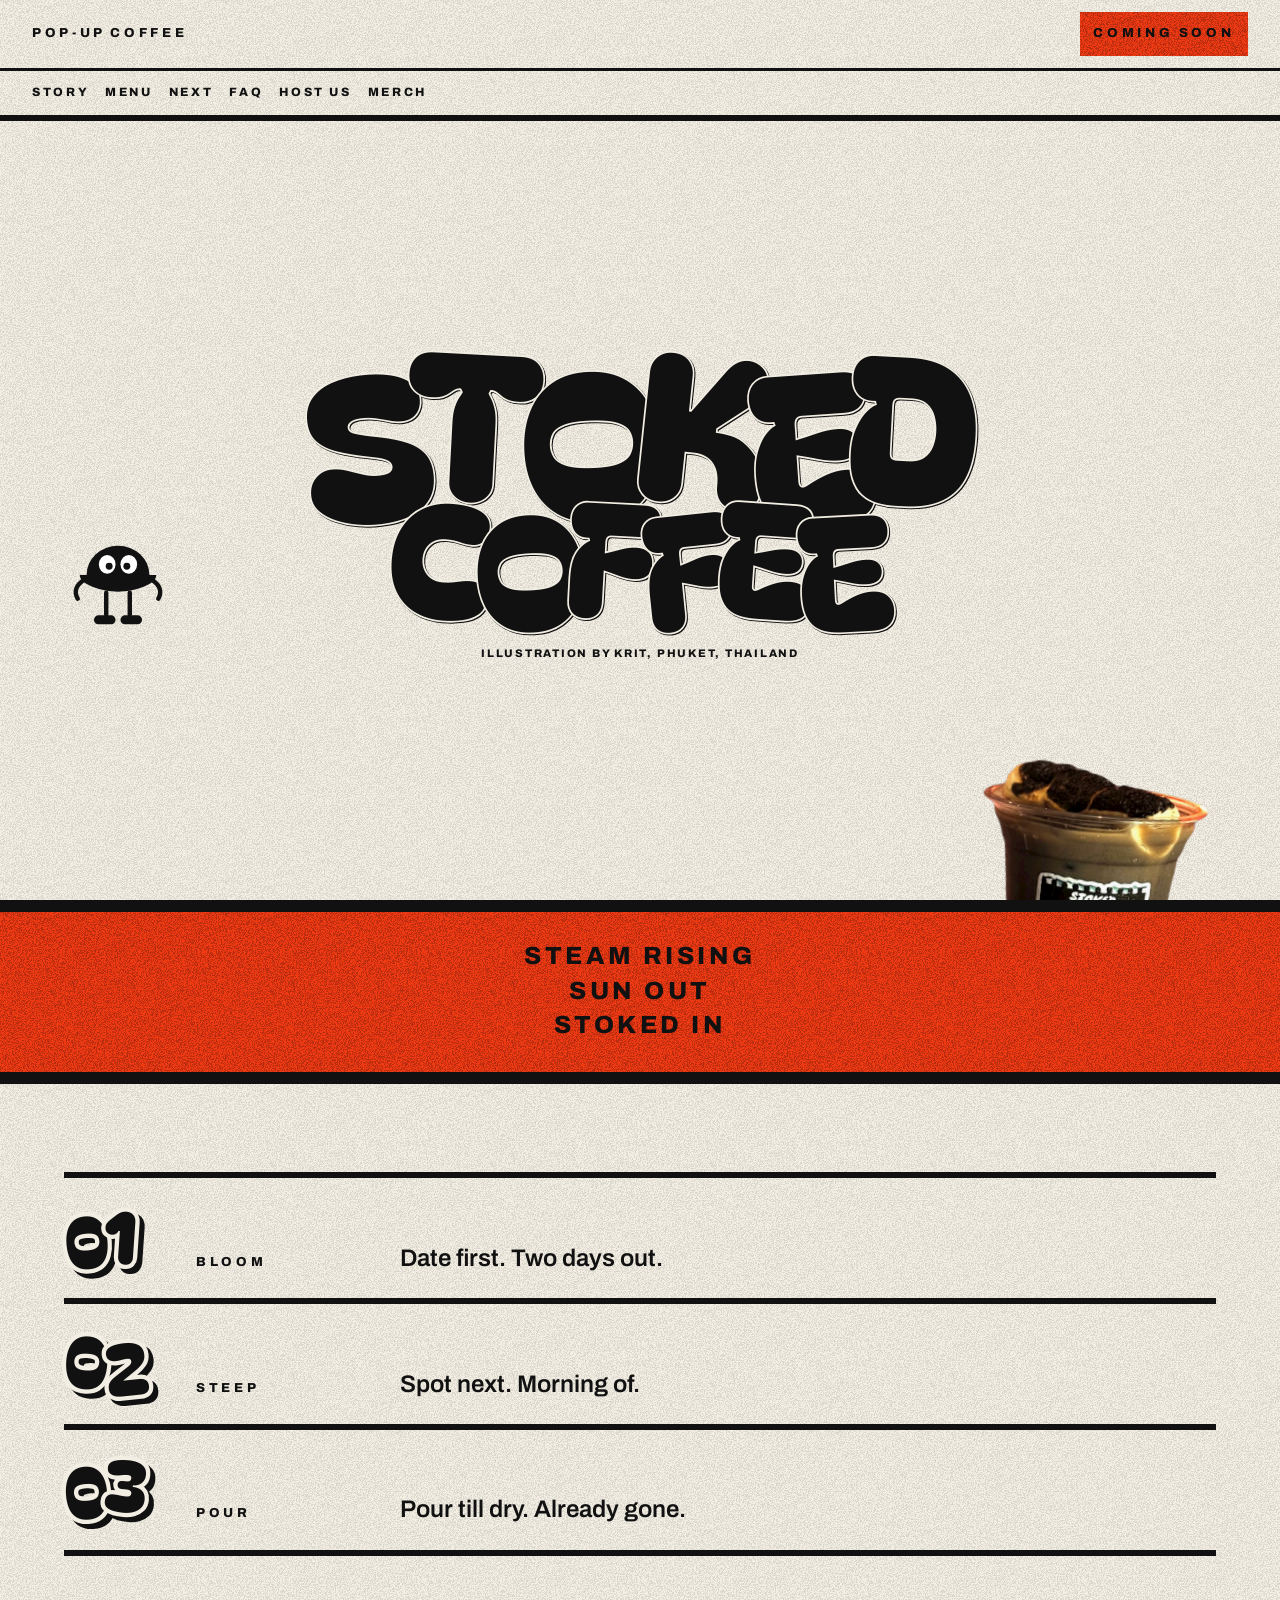
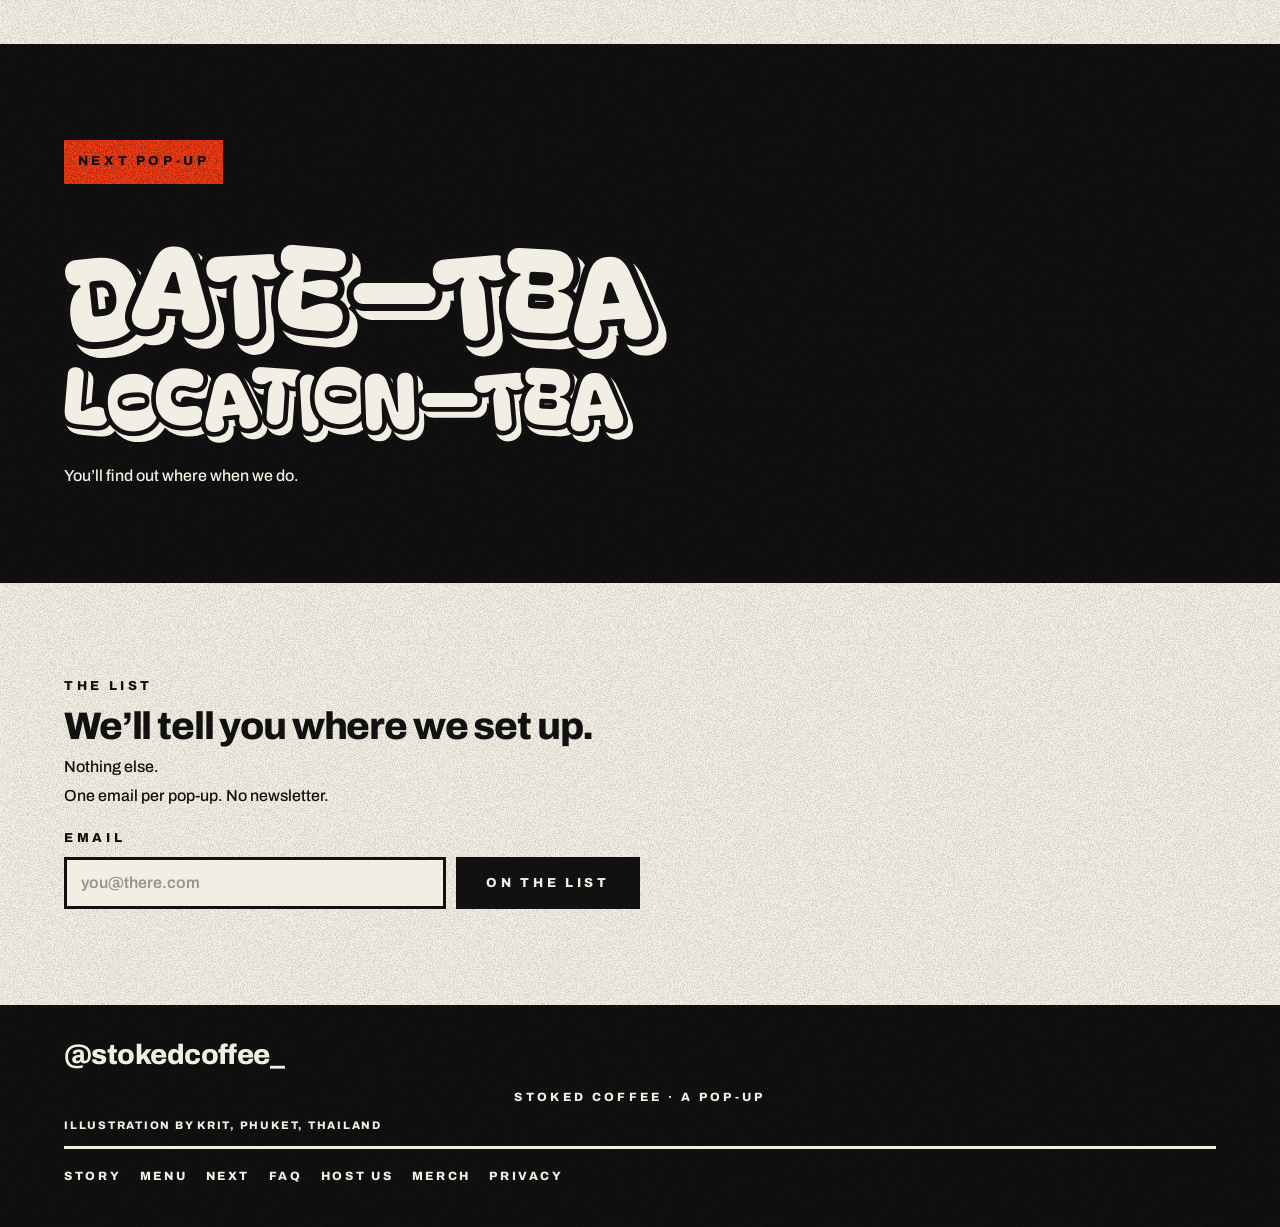
==== commit fd7041c7: "Put a full-width menu bar on the homepage so Story and the rest are easy to reach. Co-authored-by: C" ====
--- a/index.html
+++ b/index.html
@@ -41,16 +41,19 @@
   </svg>
 
   <div class="opening grain-paper">
-    <header class="topbar page-bar">
-      <p class="label">Pop-up coffee</p>
-      <p class="label chip">Coming soon</p>
-      <nav class="site-nav" aria-label="Primary">
-        <a href="story.html">Story</a>
-        <a href="menu.html">Menu</a>
-        <a href="next.html">Next</a>
-        <a href="faq.html">FAQ</a>
-        <a href="host.html">Host us</a>
-      </nav>
+    <header class="mast">
+      <div class="topbar">
+        <p class="label">Pop-up coffee</p>
+        <p class="label chip">Coming soon</p>
+      </div>
+    <nav class="site-nav bar-nav" aria-label="Primary">
+      <a href="story.html">Story</a>
+      <a href="menu.html">Menu</a>
+      <a href="next.html">Next</a>
+      <a href="faq.html">FAQ</a>
+      <a href="host.html">Host us</a>
+      <a href="merch.html">Merch</a>
+    </nav>
     </header>
 
     <section class="hero">
--- a/styles.css
+++ b/styles.css
@@ -505,6 +505,29 @@
 
 .page-bar { flex-wrap: wrap; }
 
+.mast {
+  display: flex;
+  flex-direction: column;
+}
+
+.mast .topbar {
+  border-bottom: 0;
+}
+
+.bar-nav {
+  display: flex;
+  flex-wrap: wrap;
+  gap: 0 1.15rem;
+  width: 100%;
+  padding: 0 1.25rem;
+  border-top: 3px solid var(--ink);
+  border-bottom: 6px solid var(--ink);
+}
+
+@media (min-width: 720px) {
+  .bar-nav { padding: 0 2rem; }
+}
+
 .mark-link {
   text-decoration: none;
   min-height: 44px;
@@ -535,15 +558,6 @@
 
 .site-nav a:hover,
 .site-nav a[aria-current="page"] { color: var(--vermilion); }
-
-@media (min-width: 900px) {
-  .page-bar { flex-wrap: nowrap; }
-  .site-nav {
-    width: auto;
-    justify-content: flex-end;
-    flex: 1;
-  }
-}
 
 .page {
   padding: clamp(2.5rem, 7vw, 5.5rem) clamp(1.25rem, 5vw, 4rem) clamp(3.25rem, 8vw, 6rem);
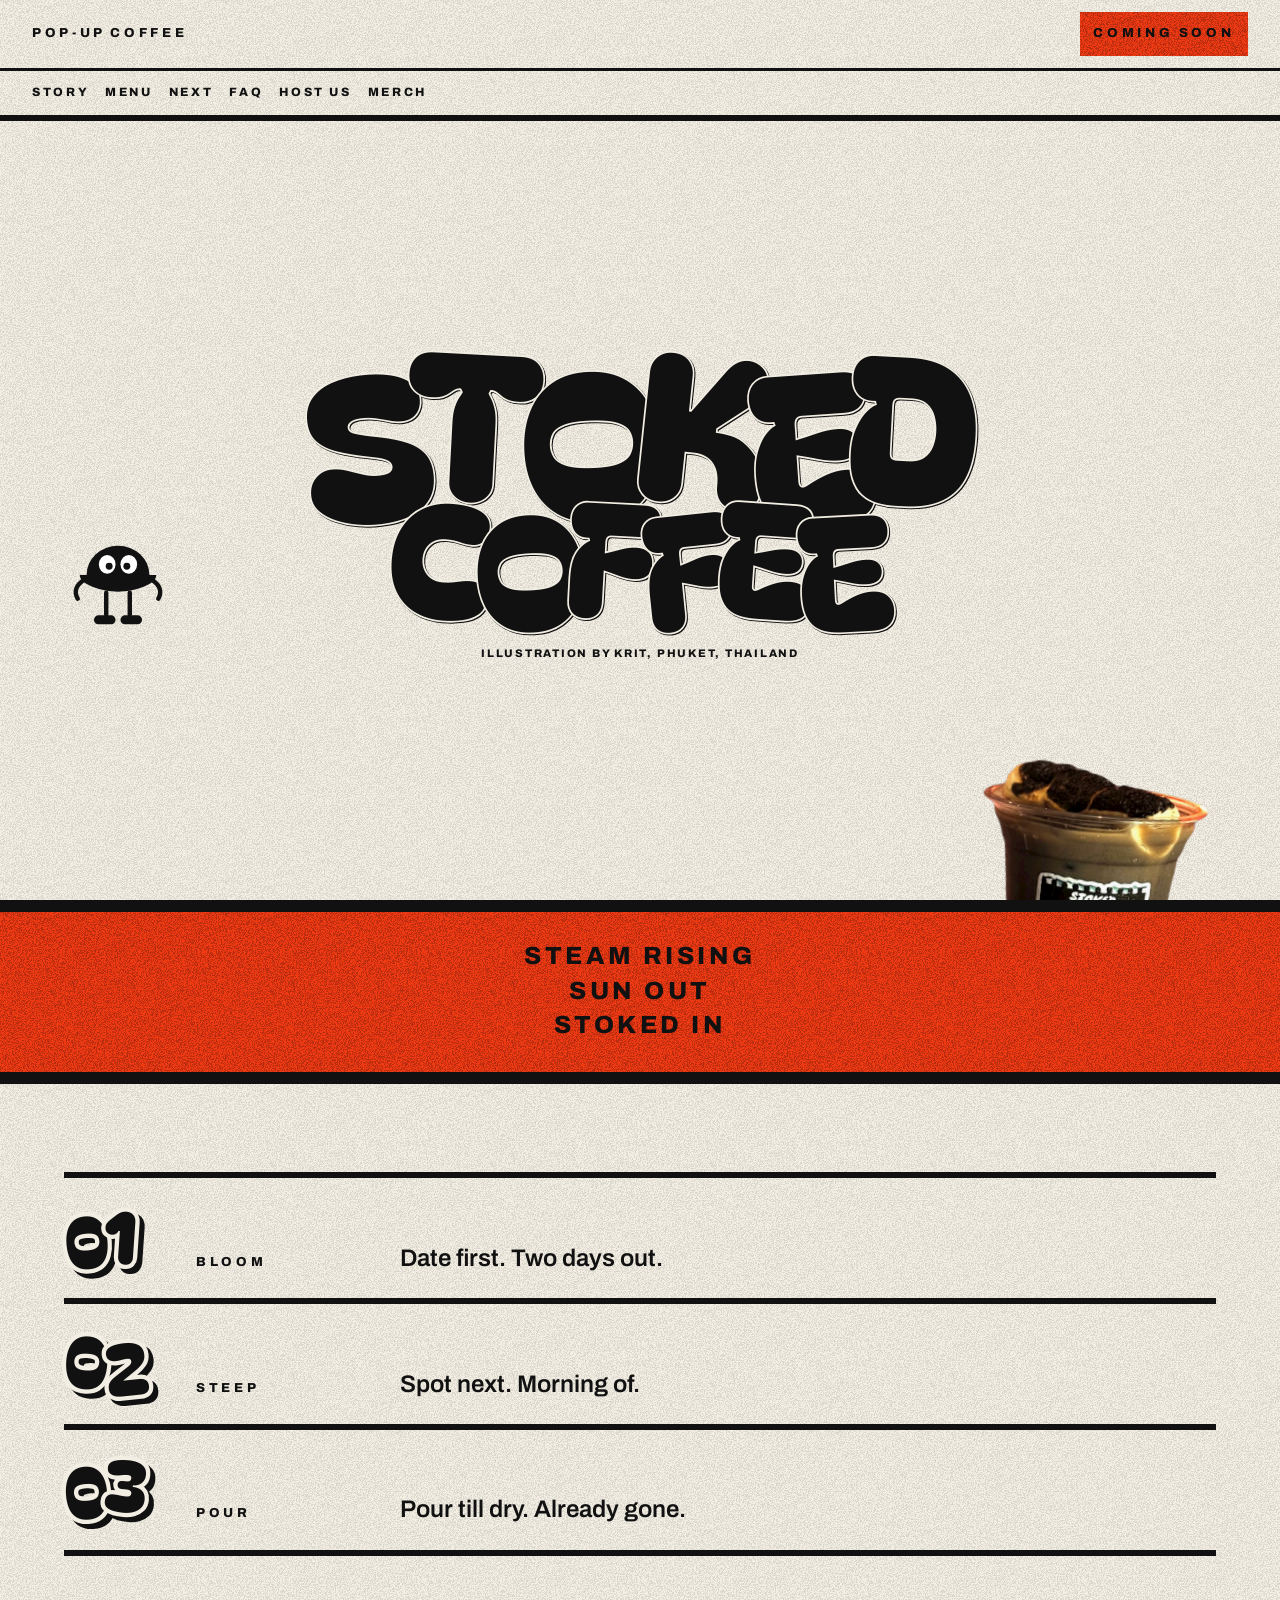
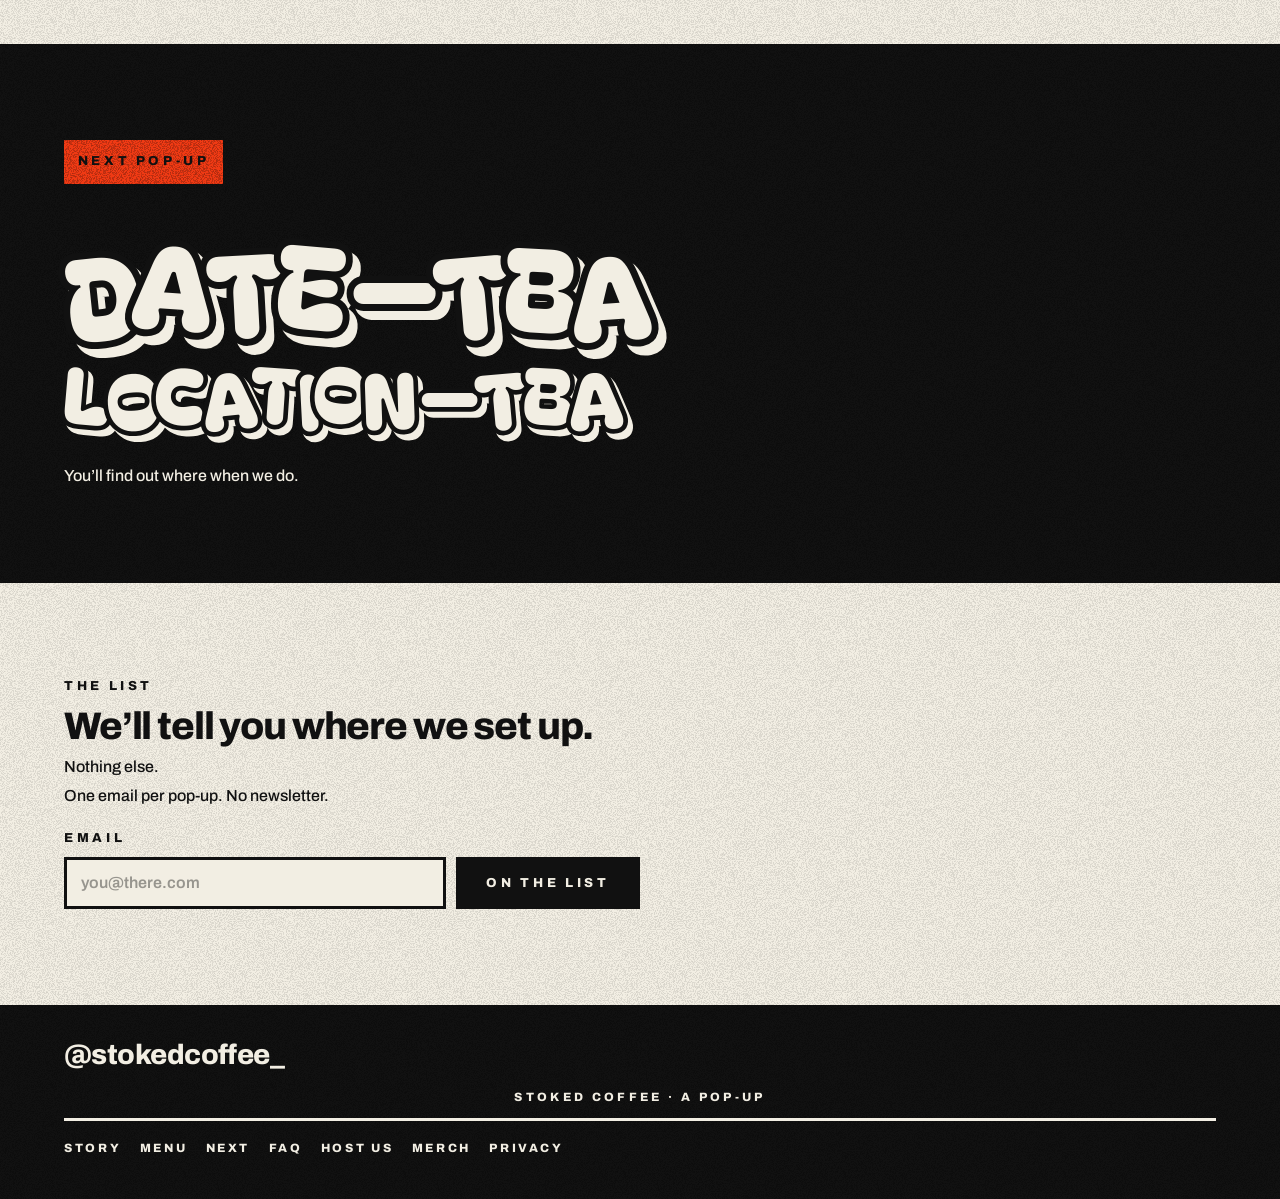
==== commit 4e8e1381: "Take the Krit credit out of the footer. Co-authored-by: Cursor <cursoragent@cursor.com>" ====
--- a/index.html
+++ b/index.html
@@ -199,7 +199,6 @@
       <a class="ig" href="https://instagram.com/stokedcoffee_" rel="noopener noreferrer">@stokedcoffee_</a>
       <p class="credit">Stoked Coffee · a pop-up</p>
     </div>
-    <p class="art-credit foot-art"><a href="https://www.instagram.com/kritjinda/" rel="noopener noreferrer">Illustration by Krit, Phuket, Thailand</a></p>
     <nav class="foot-nav" aria-label="Site">
       <a href="story.html">Story</a>
       <a href="menu.html">Menu</a>
--- a/styles.css
+++ b/styles.css
@@ -624,12 +624,6 @@
   text-align: center;
 }
 
-.foot-art {
-  width: 100%;
-  color: var(--paper);
-  margin: 0;
-}
-
 .menu-grid {
   display: grid;
   gap: 1.25rem;
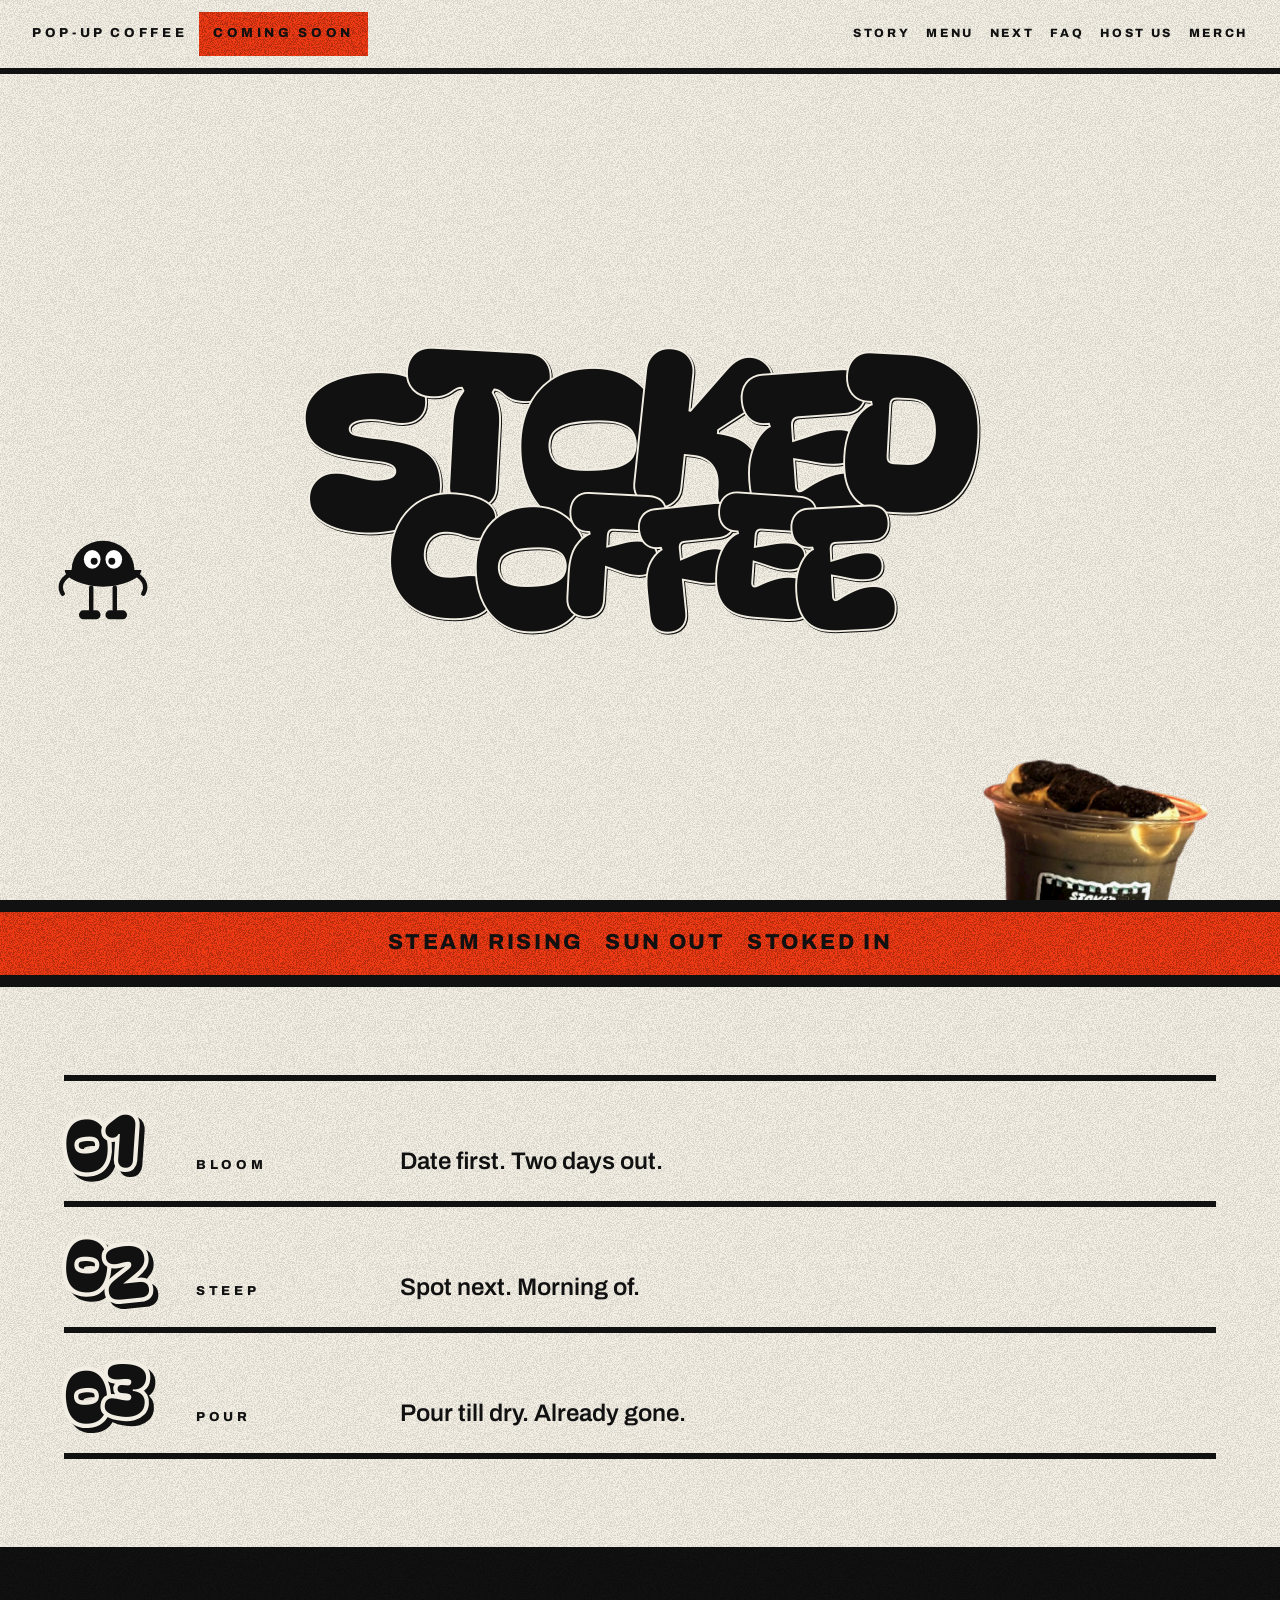
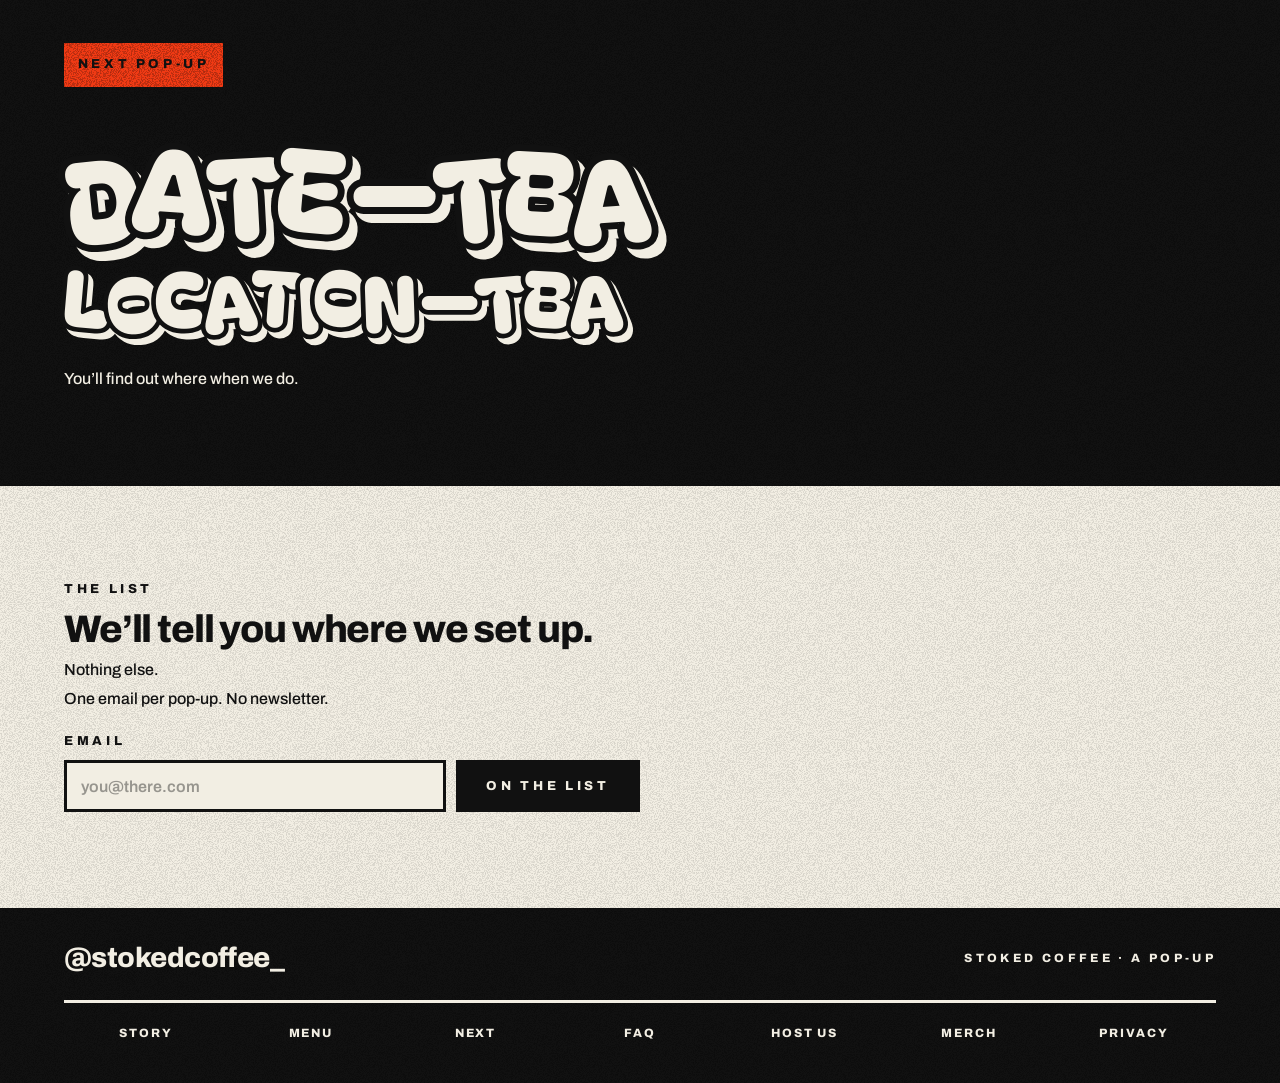
==== commit 3fcce73f: "Trim FAQ to the catch line and even the header and footer. Co-authored-by: Cursor <cursoragent@curso" ====
--- a/index.html
+++ b/index.html
@@ -41,19 +41,19 @@
   </svg>
 
   <div class="opening grain-paper">
-    <header class="mast">
-      <div class="topbar">
+    <header class="topbar">
+      <div class="brand-cluster">
         <p class="label">Pop-up coffee</p>
         <p class="label chip">Coming soon</p>
       </div>
-    <nav class="site-nav bar-nav" aria-label="Primary">
-      <a href="story.html">Story</a>
-      <a href="menu.html">Menu</a>
-      <a href="next.html">Next</a>
-      <a href="faq.html">FAQ</a>
-      <a href="host.html">Host us</a>
-      <a href="merch.html">Merch</a>
-    </nav>
+      <nav class="site-nav" aria-label="Primary">
+        <a href="story.html">Story</a>
+        <a href="menu.html">Menu</a>
+        <a href="next.html">Next</a>
+        <a href="faq.html">FAQ</a>
+        <a href="host.html">Host us</a>
+        <a href="merch.html">Merch</a>
+      </nav>
     </header>
 
     <section class="hero">
@@ -95,7 +95,6 @@
           </svg>
         </div>
       </div>
-      <p class="art-credit"><a href="https://www.instagram.com/kritjinda/" rel="noopener noreferrer">Illustration by Krit, Phuket, Thailand</a></p>
     </section>
     <figure class="sneak">
       <img src="midnight-campfire.png" alt="Midnight Campfire Latte" width="571" height="710">
--- a/styles.css
+++ b/styles.css
@@ -5,7 +5,7 @@
   --vermilion: #F03A14;
   --grain-heavy: url("data:image/svg+xml,%3Csvg xmlns='http://www.w3.org/2000/svg' width='220' height='220'%3E%3Cfilter id='g'%3E%3CfeTurbulence type='fractalNoise' baseFrequency='0.9' numOctaves='3' stitchTiles='stitch'/%3E%3CfeColorMatrix type='saturate' values='0'/%3E%3CfeComponentTransfer%3E%3CfeFuncR type='discrete' tableValues='0 0 1 1'/%3E%3CfeFuncG type='discrete' tableValues='0 0 1 1'/%3E%3CfeFuncB type='discrete' tableValues='0 0 1 1'/%3E%3C/feComponentTransfer%3E%3C/filter%3E%3Crect width='220' height='220' filter='url(%23g)' opacity='0.4'/%3E%3C/svg%3E");
   --grain-paper: url("data:image/svg+xml,%3Csvg xmlns='http://www.w3.org/2000/svg' width='220' height='220'%3E%3Cfilter id='g'%3E%3CfeTurbulence type='fractalNoise' baseFrequency='0.9' numOctaves='3' stitchTiles='stitch'/%3E%3CfeColorMatrix type='saturate' values='0'/%3E%3CfeComponentTransfer%3E%3CfeFuncR type='discrete' tableValues='0 0 1 1'/%3E%3CfeFuncG type='discrete' tableValues='0 0 1 1'/%3E%3CfeFuncB type='discrete' tableValues='0 0 1 1'/%3E%3C/feComponentTransfer%3E%3C/filter%3E%3Crect width='220' height='220' filter='url(%23g)' opacity='0.16'/%3E%3C/svg%3E");
-  --stoked: clamp(64px, 16.5vw, 204px);
+      --stoked: clamp(70px, 17.5vw, 216px);
 }
 
 *, *::before, *::after { box-sizing: border-box; margin: 0; padding: 0; }
@@ -60,9 +60,17 @@
   display: flex;
   align-items: center;
   justify-content: space-between;
-  gap: 1rem;
+  flex-wrap: wrap;
+  gap: 0.35rem 1.25rem;
   padding: 0.7rem 1.25rem;
   border-bottom: 6px solid var(--ink);
+}
+
+.brand-cluster {
+  display: flex;
+  align-items: center;
+  gap: 0.75rem;
+  flex-shrink: 0;
 }
 
 .chip {
@@ -84,10 +92,10 @@
   color: var(--ink);
   font-family: "Bagel Fat One", cursive;
   font-weight: 400;
-  -webkit-text-stroke: 0.145em var(--paper);
+  -webkit-text-stroke: 0.16em var(--paper);
   paint-order: stroke fill;
   filter: drop-shadow(0.07em 0.08em 0 var(--ink));
-  line-height: 0.8;
+  line-height: 0.76;
   user-select: none;
 }
 
@@ -100,7 +108,7 @@
 .wordmark-stoked { font-size: var(--stoked); }
 .wordmark-coffee {
   font-size: calc(0.78 * var(--stoked));
-  margin-top: -0.08em;
+  margin-top: -0.12em;
 }
 
 .letter {
@@ -109,14 +117,19 @@
 }
 
 .wordmark .letter {
-  margin-right: -0.12em;
+  margin-right: -0.155em;
   transform: rotate(var(--r, 0deg)) translateY(var(--y, 0em));
   cursor: pointer;
 }
 
 .wordmark .letter:hover,
 .wordmark .letter:focus-visible {
-  color: var(--vermilion);
+  color: transparent;
+  -webkit-text-fill-color: transparent;
+  background: var(--grain-heavy), var(--vermilion);
+  background-blend-mode: multiply;
+  -webkit-background-clip: text;
+  background-clip: text;
   transform: rotate(calc(var(--r, 0deg) + var(--kick, 9deg))) translateY(calc(var(--y, 0em) - 0.11em)) scale(1.1);
 }
 
@@ -198,25 +211,28 @@
 .vision {
   border-top: 12px solid var(--ink);
   border-bottom: 12px solid var(--ink);
-  padding: 1.85rem 1.25rem 2rem;
+  padding: 1.15rem 1.25rem 1.25rem;
 }
 
 .vision-lockup {
   display: flex;
-  flex-direction: column;
-  align-items: center;
-  gap: 0.4rem;
+  flex-direction: row;
+  flex-wrap: wrap;
+  justify-content: center;
+  align-items: center;
+  gap: 0.55rem 1.35rem;
   text-align: center;
 }
 
 .vision-line {
   font-family: Archivo, sans-serif;
   font-weight: 800;
-  font-size: clamp(1.05rem, 2.6vw, 1.55rem);
-  letter-spacing: 0.14em;
+  font-size: clamp(0.78rem, 2.1vw, 1.35rem);
+  letter-spacing: 0.12em;
   text-transform: uppercase;
   line-height: 1.15;
   color: var(--ink);
+  white-space: nowrap;
 }
 
 .ritual {
@@ -398,7 +414,7 @@
   padding: 1.75rem clamp(1.25rem, 5vw, 4rem);
   display: flex;
   flex-direction: column;
-  gap: 0.75rem;
+  gap: 1.25rem;
 }
 
 .ig {
@@ -447,12 +463,6 @@
 
   .signup input[type="email"] { flex: 1; }
   .signup button { min-width: 11.5rem; }
-
-  .foot-brand {
-    flex-direction: row;
-    align-items: center;
-    justify-content: space-between;
-  }
 }
 
 @media (max-width: 540px) {
@@ -474,22 +484,76 @@
 
 .foot-brand {
   display: flex;
-  flex-direction: column;
-  gap: 0.75rem;
+  flex-direction: row;
+  align-items: center;
+  justify-content: space-between;
+  gap: 1rem;
   width: 100%;
 }
 
 .foot-nav {
   display: flex;
   flex-wrap: wrap;
-  gap: 0 1.15rem;
+  justify-content: space-between;
+  align-items: center;
+  gap: 0;
   width: 100%;
   border-top: 3px solid var(--paper);
-  padding-top: 0.35rem;
+  padding-top: 0.5rem;
 }
 
 .foot-nav a {
   color: var(--paper);
+  font-weight: 800;
+  font-size: 12px;
+  letter-spacing: 0.16em;
+  text-transform: uppercase;
+  text-decoration: none;
+  min-height: 44px;
+  flex: 1 1 0;
+  display: inline-flex;
+  align-items: center;
+  justify-content: center;
+  text-align: center;
+}
+
+.foot-nav a:hover,
+.foot-nav a[aria-current="page"] { color: var(--vermilion); }
+
+.mark-link {
+  text-decoration: none;
+  min-height: 44px;
+  display: inline-flex;
+  align-items: center;
+}
+
+.mark-link:hover { color: var(--vermilion); }
+
+.mark {
+  text-decoration: none;
+  display: inline-flex;
+  align-items: center;
+  min-height: 44px;
+}
+
+.mark .wordmark {
+  --stoked: clamp(22px, 4.4vw, 34px);
+  align-items: flex-start;
+  -webkit-text-stroke: 0.14em var(--paper);
+}
+
+.mark .wordmark .letter { cursor: pointer; }
+
+.site-nav {
+  display: flex;
+  flex-wrap: wrap;
+  gap: 0 1rem;
+  width: auto;
+  margin-left: auto;
+  justify-content: flex-end;
+}
+
+.site-nav a {
   font-weight: 800;
   font-size: 12px;
   letter-spacing: 0.22em;
@@ -500,62 +564,6 @@
   align-items: center;
 }
 
-.foot-nav a:hover,
-.foot-nav a[aria-current="page"] { color: var(--vermilion); }
-
-.page-bar { flex-wrap: wrap; }
-
-.mast {
-  display: flex;
-  flex-direction: column;
-}
-
-.mast .topbar {
-  border-bottom: 0;
-}
-
-.bar-nav {
-  display: flex;
-  flex-wrap: wrap;
-  gap: 0 1.15rem;
-  width: 100%;
-  padding: 0 1.25rem;
-  border-top: 3px solid var(--ink);
-  border-bottom: 6px solid var(--ink);
-}
-
-@media (min-width: 720px) {
-  .bar-nav { padding: 0 2rem; }
-}
-
-.mark-link {
-  text-decoration: none;
-  min-height: 44px;
-  display: inline-flex;
-  align-items: center;
-}
-
-.mark-link:hover { color: var(--vermilion); }
-
-.site-nav {
-  display: flex;
-  flex-wrap: wrap;
-  gap: 0 1rem;
-  width: 100%;
-  justify-content: flex-start;
-}
-
-.site-nav a {
-  font-weight: 800;
-  font-size: 12px;
-  letter-spacing: 0.22em;
-  text-transform: uppercase;
-  text-decoration: none;
-  min-height: 44px;
-  display: inline-flex;
-  align-items: center;
-}
-
 .site-nav a:hover,
 .site-nav a[aria-current="page"] { color: var(--vermilion); }
 
@@ -603,26 +611,6 @@
 }
 
 .credit-block a:hover { color: var(--vermilion); }
-
-.art-credit {
-  font-weight: 800;
-  font-size: 11px;
-  letter-spacing: 0.16em;
-  text-transform: uppercase;
-  line-height: 1.45;
-}
-
-.art-credit a {
-  text-decoration: none;
-  color: inherit;
-}
-
-.art-credit a:hover { color: var(--vermilion); }
-
-.hero .art-credit {
-  margin-top: 1.6rem;
-  text-align: center;
-}
 
 .menu-grid {
   display: grid;
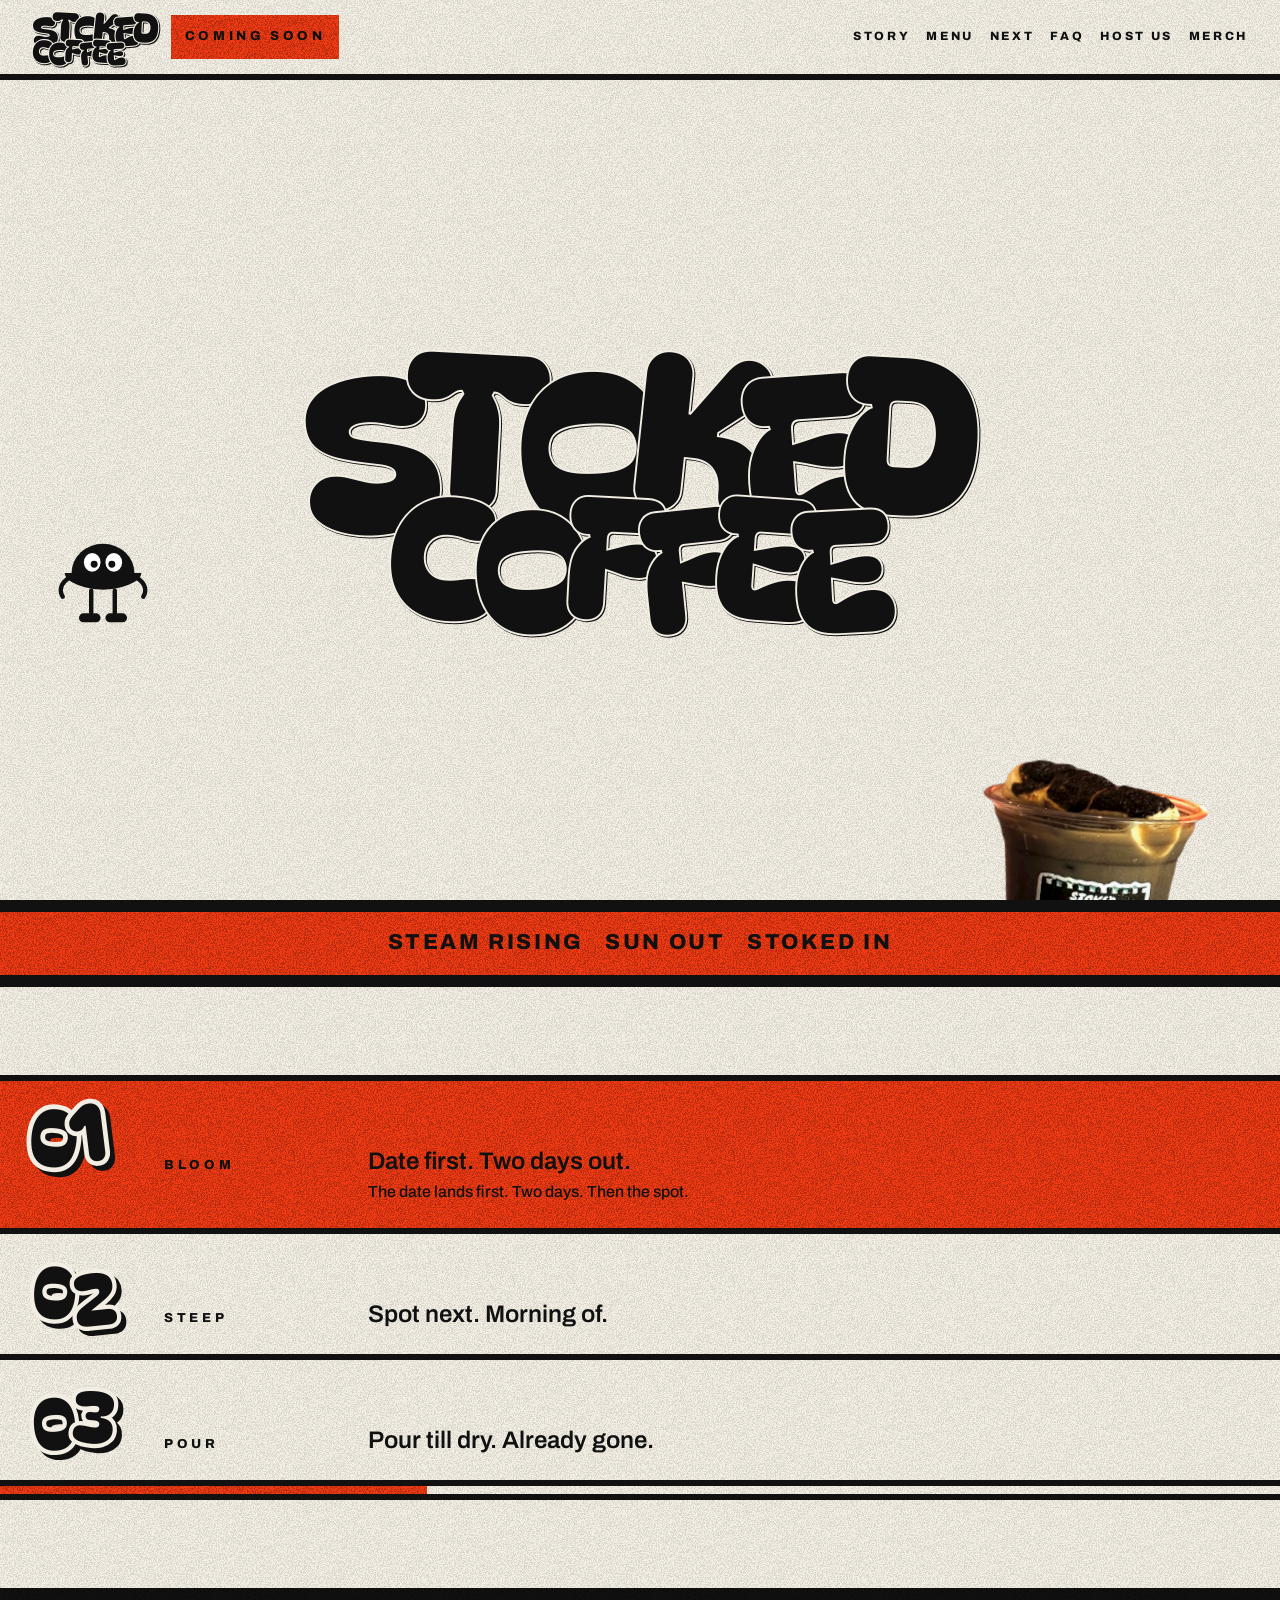
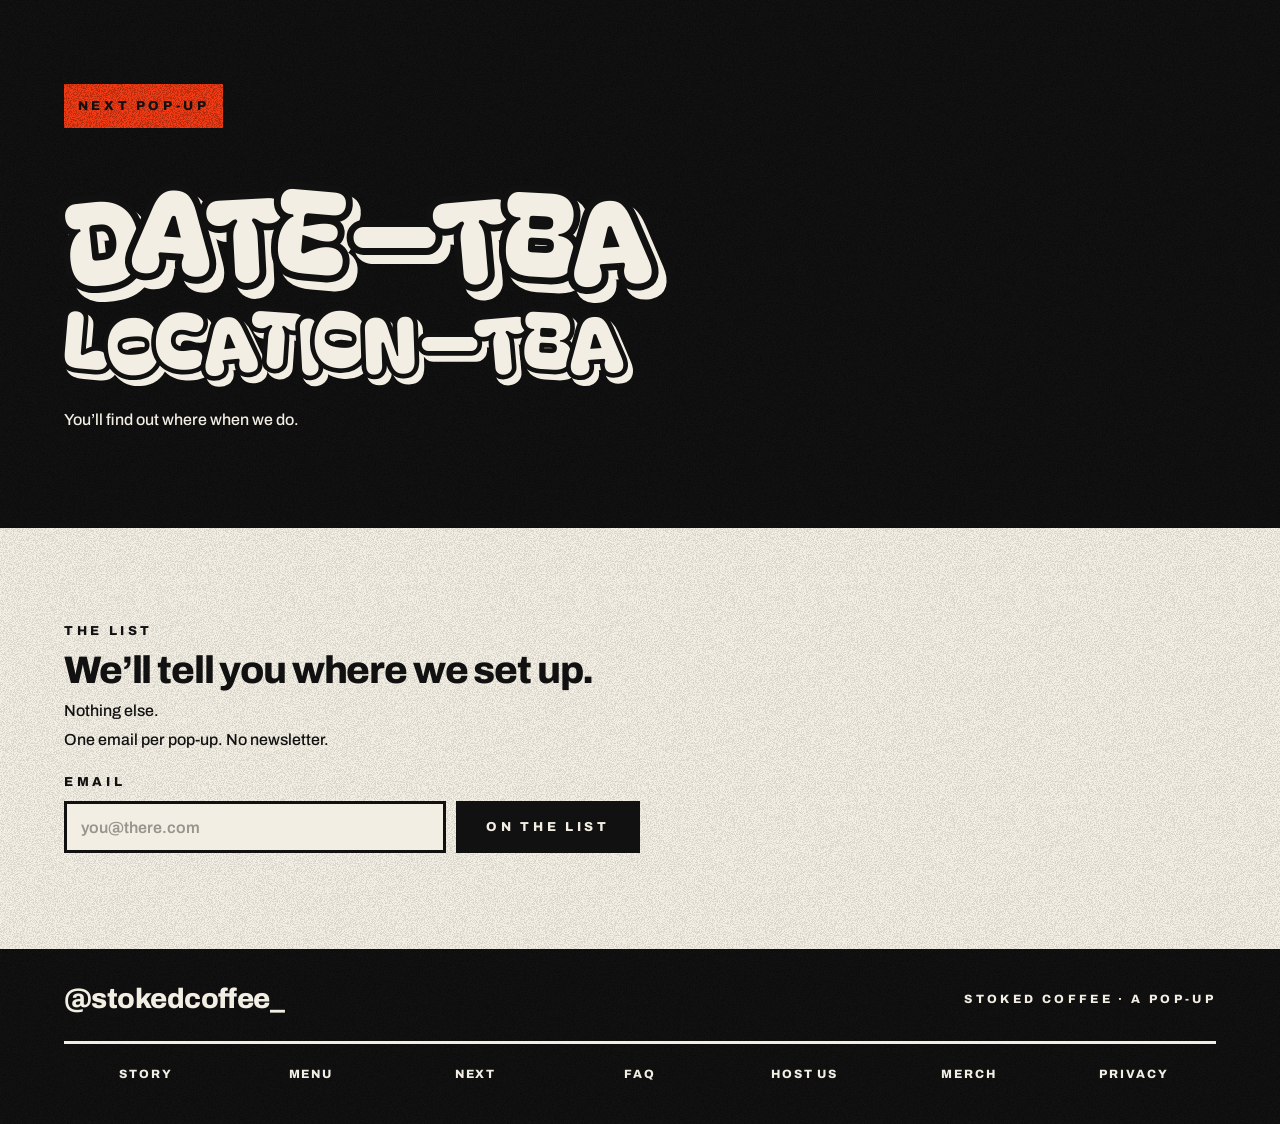
==== commit c136d253: "Put the chubby lockup in every header and let Bloom, Steep, Pour open on click. Same top bar on ever" ====
--- a/index.html
+++ b/index.html
@@ -43,7 +43,26 @@
   <div class="opening grain-paper">
     <header class="topbar">
       <div class="brand-cluster">
-        <p class="label">Pop-up coffee</p>
+      <a class="mark" href="index.html" aria-label="Stoked Coffee">
+        <span class="wordmark">
+          <span class="wordmark-line wordmark-stoked" aria-hidden="true">
+            <span class="letter" style="--r:-7deg;--y:0.06em;--kick:11deg">S</span>
+            <span class="letter" style="--r:3deg;--y:-0.05em;--kick:-10deg">T</span>
+            <span class="letter" style="--r:-2deg;--y:0.04em;--kick:8deg">O</span>
+            <span class="letter" style="--r:6deg;--y:-0.04em;--kick:-12deg">K</span>
+            <span class="letter" style="--r:-4deg;--y:0.05em;--kick:10deg">E</span>
+            <span class="letter" style="--r:3deg;--y:-0.03em;--kick:-9deg">D</span>
+          </span>
+          <span class="wordmark-line wordmark-coffee" aria-hidden="true">
+            <span class="letter" style="--r:5deg;--y:-0.04em;--kick:-11deg">C</span>
+            <span class="letter" style="--r:-3deg;--y:0.04em;--kick:9deg">O</span>
+            <span class="letter" style="--r:3deg;--y:-0.04em;--kick:-8deg">F</span>
+            <span class="letter" style="--r:-6deg;--y:0.03em;--kick:12deg">F</span>
+            <span class="letter" style="--r:4deg;--y:-0.04em;--kick:-10deg">E</span>
+            <span class="letter" style="--r:-3deg;--y:0.04em;--kick:8deg">E</span>
+          </span>
+        </span>
+      </a>
         <p class="label chip">Coming soon</p>
       </div>
       <nav class="site-nav" aria-label="Primary">
@@ -109,32 +128,54 @@
     </div>
   </section>
 
-  <section class="ritual grain-paper">
+  <fieldset class="ritual grain-paper">
+    <legend class="sr-only">How a pop-up lands</legend>
     <article class="step">
-      <p class="step-num" aria-hidden="true">
-        <span class="letter" style="transform:rotate(-5deg) translateY(0.04em)">0</span>
-        <span class="letter" style="transform:rotate(4deg) translateY(-0.03em)">1</span>
-      </p>
-      <p class="label">Bloom</p>
-      <p>Date first. Two days out.</p>
+      <input class="step-check" type="radio" name="ritual" id="ritual-bloom" checked>
+      <label class="step-hit" for="ritual-bloom">
+        <span class="step-num" aria-hidden="true">
+          <span class="letter" style="--r:-5deg;--y:0.04em;--kick:10deg">0</span>
+          <span class="letter" style="--r:4deg;--y:-0.03em;--kick:-11deg">1</span>
+        </span>
+        <span class="label">Bloom</span>
+        <span class="step-copy">
+          <span class="step-lead">Date first. Two days out.</span>
+          <span class="step-more">The date lands first. Two days. Then the spot.</span>
+        </span>
+      </label>
     </article>
     <article class="step">
-      <p class="step-num" aria-hidden="true">
-        <span class="letter" style="transform:rotate(3deg) translateY(-0.04em)">0</span>
-        <span class="letter" style="transform:rotate(-6deg) translateY(0.05em)">2</span>
-      </p>
-      <p class="label">Steep</p>
-      <p>Spot next. Morning of.</p>
+      <input class="step-check" type="radio" name="ritual" id="ritual-steep">
+      <label class="step-hit" for="ritual-steep">
+        <span class="step-num" aria-hidden="true">
+          <span class="letter" style="--r:3deg;--y:-0.04em;--kick:-10deg">0</span>
+          <span class="letter" style="--r:-6deg;--y:0.05em;--kick:12deg">2</span>
+        </span>
+        <span class="label">Steep</span>
+        <span class="step-copy">
+          <span class="step-lead">Spot next. Morning of.</span>
+          <span class="step-more">The pin drops that morning. Not the night before.</span>
+        </span>
+      </label>
     </article>
     <article class="step">
-      <p class="step-num" aria-hidden="true">
-        <span class="letter" style="transform:rotate(-4deg) translateY(0.03em)">0</span>
-        <span class="letter" style="transform:rotate(5deg) translateY(-0.05em)">3</span>
-      </p>
-      <p class="label">Pour</p>
-      <p>Pour till dry. Already gone.</p>
+      <input class="step-check" type="radio" name="ritual" id="ritual-pour">
+      <label class="step-hit" for="ritual-pour">
+        <span class="step-num" aria-hidden="true">
+          <span class="letter" style="--r:-4deg;--y:0.03em;--kick:9deg">0</span>
+          <span class="letter" style="--r:5deg;--y:-0.05em;--kick:-11deg">3</span>
+        </span>
+        <span class="label">Pour</span>
+        <span class="step-copy">
+          <span class="step-lead">Pour till dry. Already gone.</span>
+          <span class="step-more">We brew until the beans are gone. Then we pack.</span>
+        </span>
+      </label>
     </article>
-  </section>
+    <div class="ritual-level" aria-hidden="true">
+      <i></i>
+    </div>
+  </fieldset>
 
   <section class="popup grain-ink">
     <div class="popup-inner">
--- a/styles.css
+++ b/styles.css
@@ -62,7 +62,7 @@
   justify-content: space-between;
   flex-wrap: wrap;
   gap: 0.35rem 1.25rem;
-  padding: 0.7rem 1.25rem;
+  padding: 0.55rem 1.25rem 0.65rem;
   border-bottom: 6px solid var(--ink);
 }
 
@@ -203,7 +203,9 @@
 @media (prefers-reduced-motion: reduce) {
   .lid-eyes { animation: none; }
   .wordmark .letter:hover,
-  .wordmark .letter:focus-visible {
+  .wordmark .letter:focus-visible,
+  .step:hover .step-num .letter,
+  .step:has(.step-check:checked) .step-num .letter {
     transform: rotate(var(--r, 0deg)) translateY(var(--y, 0em));
   }
 }
@@ -235,16 +237,61 @@
   white-space: nowrap;
 }
 
+.sr-only {
+  position: absolute;
+  width: 1px;
+  height: 1px;
+  padding: 0;
+  margin: -1px;
+  overflow: hidden;
+  clip: rect(0 0 0 0);
+  white-space: nowrap;
+  border: 0;
+}
+
 .ritual {
-  padding: clamp(2.75rem, 7vw, 5.5rem) clamp(1.25rem, 5vw, 4rem) 0;
+  border: 0;
+  min-width: 0;
+  margin: 0;
+  padding: clamp(2.75rem, 7vw, 5.5rem) 0 0;
 }
 
 .step {
-  padding: 1.4rem 0;
+  position: relative;
   border-top: 6px solid var(--ink);
 }
 
 .step:last-of-type { border-bottom: 6px solid var(--ink); }
+
+.step-check {
+  position: absolute;
+  inset: 0;
+  z-index: 1;
+  width: 100%;
+  height: 100%;
+  margin: 0;
+  opacity: 0;
+  cursor: pointer;
+  appearance: none;
+  -webkit-appearance: none;
+}
+
+.step-hit {
+  display: grid;
+  cursor: pointer;
+  padding: 1.4rem clamp(1.25rem, 5vw, 4rem);
+}
+
+.step:hover,
+.step:has(.step-check:checked) {
+  background: var(--grain-heavy), var(--vermilion);
+  background-blend-mode: multiply;
+}
+
+.step:has(.step-check:focus-visible) {
+  outline: 3px solid var(--ink);
+  outline-offset: -6px;
+}
 
 .step-num {
   display: flex;
@@ -260,14 +307,58 @@
   margin-bottom: 0.65rem;
 }
 
+.step-num .letter {
+  transform: rotate(var(--r, 0deg)) translateY(var(--y, 0em));
+}
+
+.step:hover .step-num .letter,
+.step:has(.step-check:checked) .step-num .letter {
+  transform: rotate(calc(var(--r, 0deg) + var(--kick, 9deg))) translateY(calc(var(--y, 0em) - 0.11em)) scale(1.1);
+}
+
 .step .label { margin-bottom: 0.45rem; }
 
-.step p:last-of-type {
+.step-copy {
+  display: flex;
+  flex-direction: column;
+  gap: 0.35rem;
+  min-width: 0;
+}
+
+.step-lead {
   font-size: clamp(1.15rem, 2.3vw, 1.5rem);
   font-weight: 600;
   line-height: 1.2;
   max-width: 22em;
 }
+
+.step-more {
+  display: none;
+  font-size: 1rem;
+  font-weight: 500;
+  line-height: 1.35;
+  max-width: 28em;
+}
+
+.step:has(.step-check:checked) .step-more { display: block; }
+
+.ritual-level {
+  height: 14px;
+  border-bottom: 6px solid var(--ink);
+  background: var(--grain-paper), var(--paper);
+  background-blend-mode: multiply;
+}
+
+.ritual-level i {
+  display: block;
+  height: 100%;
+  width: 33.333%;
+  background: var(--grain-heavy), var(--vermilion);
+  background-blend-mode: multiply;
+}
+
+.ritual:has(#ritual-steep:checked) .ritual-level i { width: 66.666%; }
+.ritual:has(#ritual-pour:checked) .ritual-level i { width: 100%; }
 
 
 .popup {
@@ -442,19 +533,16 @@
   .hero { padding: 3rem 2rem 4rem; }
   .lid { left: -1.15em; bottom: -0.05em; }
 
-  .step {
-    display: grid;
+  .step-hit {
     grid-template-columns: 6.5rem 11rem 1fr;
     gap: 1.25rem 1.75rem;
     align-items: baseline;
-    padding: 1.6rem 0;
+    padding: 1.6rem 2rem;
   }
 
   .step-num { margin-bottom: 0; }
 
-  .step .label { margin-bottom: 0; grid-column: 2; }
-
-  .step p:last-of-type { grid-column: 3; }
+  .step .label { margin-bottom: 0; }
 
   .field {
     flex-direction: row;
@@ -537,7 +625,7 @@
 }
 
 .mark .wordmark {
-  --stoked: clamp(22px, 4.4vw, 34px);
+  --stoked: clamp(26px, 5vw, 40px);
   align-items: flex-start;
   -webkit-text-stroke: 0.14em var(--paper);
 }
@@ -824,6 +912,7 @@
 
 .qa .label { margin-bottom: 0.45rem; }
 
+.qa-lead,
 .qa p:last-of-type {
   font-size: clamp(1.15rem, 2.3vw, 1.5rem);
   font-weight: 600;
@@ -831,3 +920,12 @@
   max-width: 22em;
 }
 
+.qa .qa-copy,
+.qa p.qa-copy:last-of-type {
+  font-size: 16px;
+  font-weight: 500;
+  line-height: 1.45;
+  max-width: 36em;
+  margin-top: 0.75rem;
+}
+
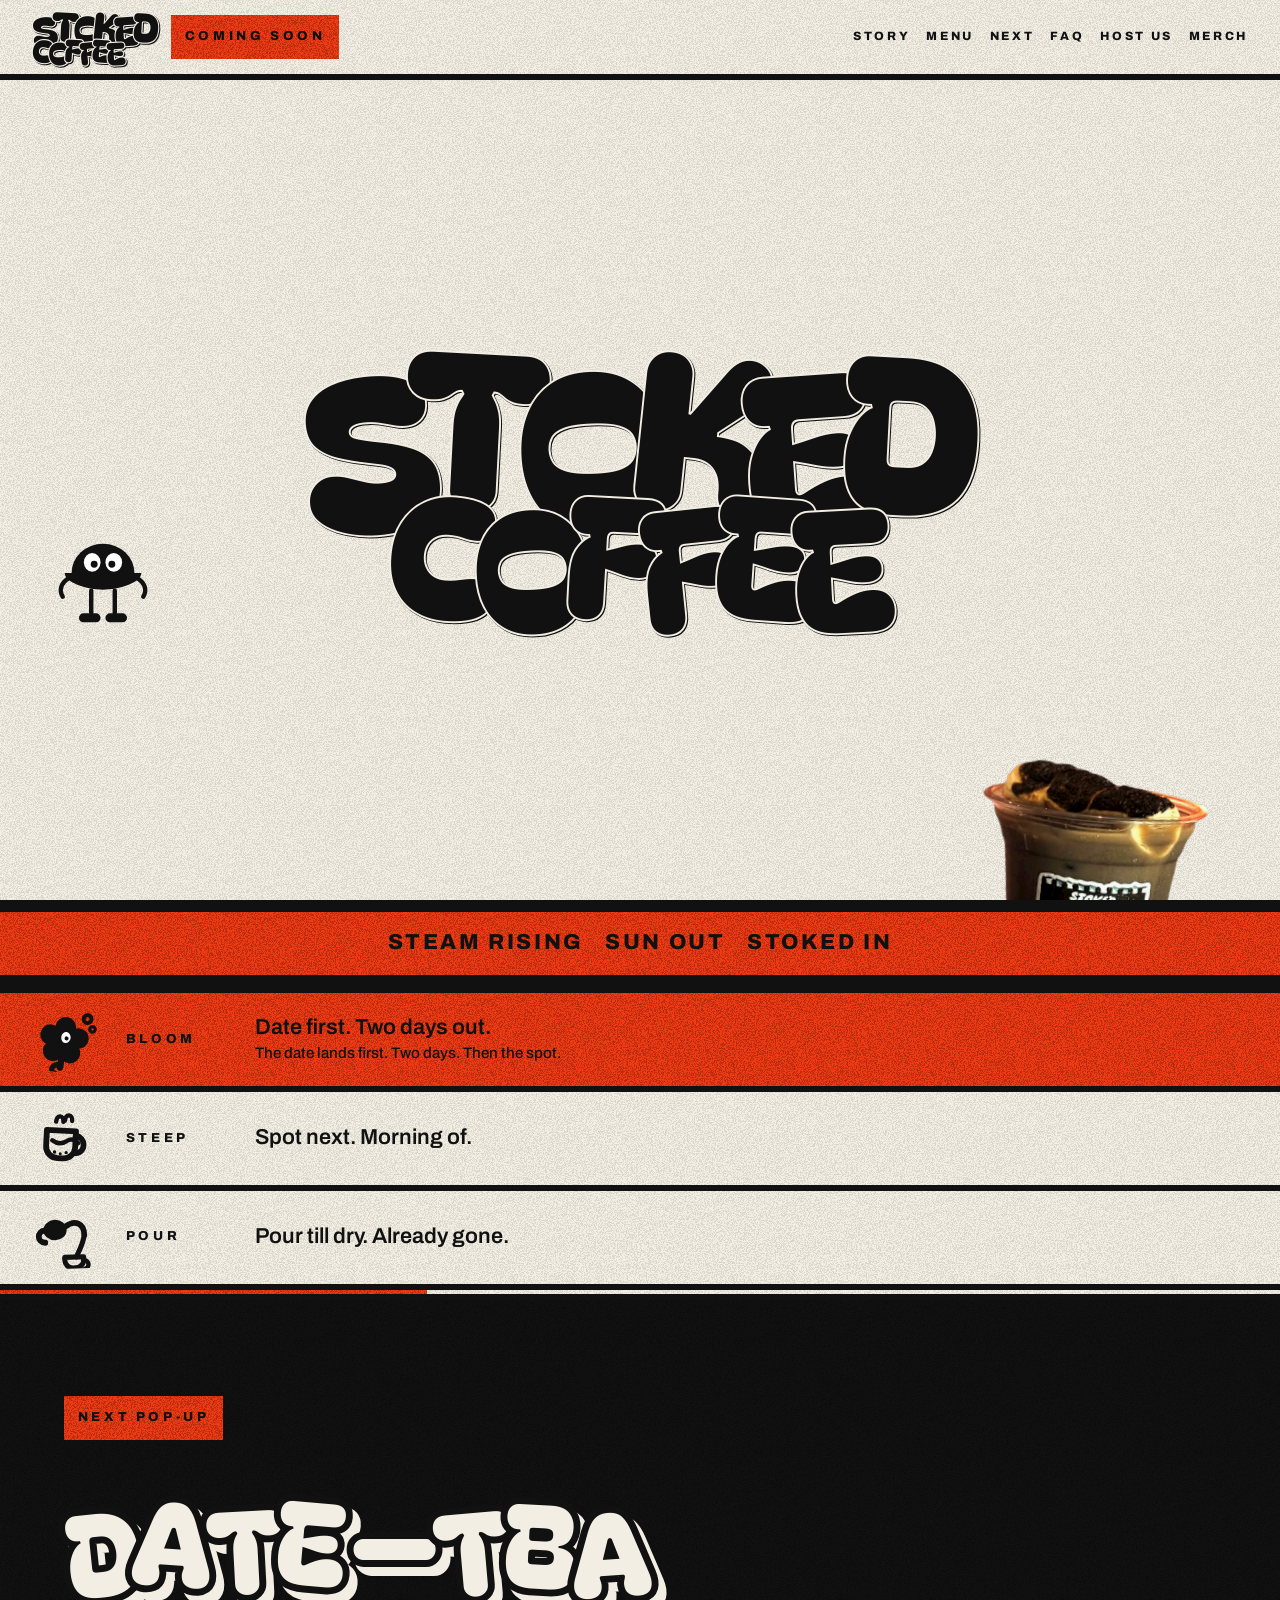
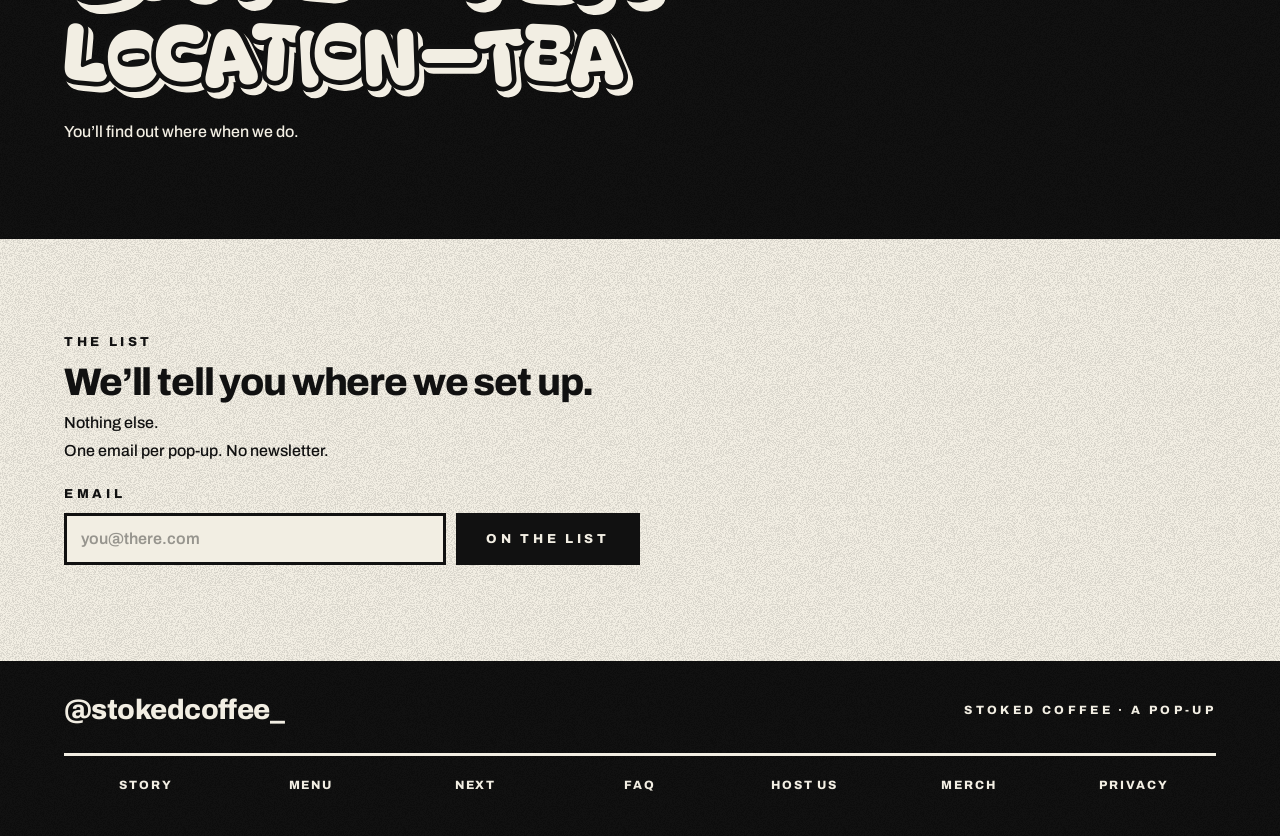
==== commit 7d21e45d: "Separate Next from the footer and put The Drop first on Menu. The status band is vermilion so it no " ====
--- a/index.html
+++ b/index.html
@@ -133,9 +133,21 @@
     <article class="step">
       <input class="step-check" type="radio" name="ritual" id="ritual-bloom" checked>
       <label class="step-hit" for="ritual-bloom">
-        <span class="step-num" aria-hidden="true">
-          <span class="letter" style="--r:-5deg;--y:0.04em;--kick:10deg">0</span>
-          <span class="letter" style="--r:4deg;--y:-0.03em;--kick:-11deg">1</span>
+        <span class="step-doodle" aria-hidden="true">
+          <svg viewBox="0 0 88 88" fill="none">
+            <circle cx="44" cy="30" r="13" fill="#111111"/>
+            <circle cx="62" cy="42" r="13" fill="#111111"/>
+            <circle cx="54" cy="62" r="13" fill="#111111"/>
+            <circle cx="32" cy="62" r="13" fill="#111111"/>
+            <circle cx="26" cy="42" r="13" fill="#111111"/>
+            <circle cx="44" cy="46" r="11" fill="#111111"/>
+            <ellipse cx="46" cy="43" rx="6" ry="7" fill="#FFFFFF"/>
+            <circle cx="47" cy="44" r="2.6" fill="#111111"/>
+            <path d="M44 72 v10" stroke="#111111" stroke-width="8" stroke-linecap="round"/>
+            <path d="M44 78 c-11 1 -14 10 -6 12" stroke="#111111" stroke-width="7" fill="none" stroke-linecap="round"/>
+            <circle cx="70" cy="16" r="5" stroke="#111111" stroke-width="5" fill="none"/>
+            <circle cx="78" cy="28" r="3.5" stroke="#111111" stroke-width="4" fill="none"/>
+          </svg>
         </span>
         <span class="label">Bloom</span>
         <span class="step-copy">
@@ -147,9 +159,17 @@
     <article class="step">
       <input class="step-check" type="radio" name="ritual" id="ritual-steep">
       <label class="step-hit" for="ritual-steep">
-        <span class="step-num" aria-hidden="true">
-          <span class="letter" style="--r:3deg;--y:-0.04em;--kick:-10deg">0</span>
-          <span class="letter" style="--r:-6deg;--y:0.05em;--kick:12deg">2</span>
+        <span class="step-doodle" aria-hidden="true">
+          <svg viewBox="0 0 88 88" fill="none">
+            <path d="M20 34 h40 v22 a16 16 0 0 1 -16 16 h-8 a16 16 0 0 1 -16 -16 z" stroke="#111111" stroke-width="8" stroke-linejoin="round"/>
+            <path d="M60 40 c14 2 16 22 1 24" stroke="#111111" stroke-width="8" fill="none" stroke-linecap="round"/>
+            <path d="M28 48 q10 7 20 0 q8 -6 16 2" stroke="#111111" stroke-width="6" fill="none" stroke-linecap="round"/>
+            <path d="M32 22 c1 -10 10 -10 10 0" stroke="#111111" stroke-width="6" fill="none" stroke-linecap="round"/>
+            <path d="M44 20 c1 -10 10 -10 10 0" stroke="#111111" stroke-width="6" fill="none" stroke-linecap="round"/>
+            <circle cx="32" cy="64" r="2.4" fill="#111111"/>
+            <circle cx="40" cy="66" r="2.1" fill="#111111"/>
+            <circle cx="48" cy="64" r="2.3" fill="#111111"/>
+          </svg>
         </span>
         <span class="label">Steep</span>
         <span class="step-copy">
@@ -161,9 +181,15 @@
     <article class="step">
       <input class="step-check" type="radio" name="ritual" id="ritual-pour">
       <label class="step-hit" for="ritual-pour">
-        <span class="step-num" aria-hidden="true">
-          <span class="letter" style="--r:-4deg;--y:0.03em;--kick:9deg">0</span>
-          <span class="letter" style="--r:5deg;--y:-0.05em;--kick:-11deg">3</span>
+        <span class="step-doodle" aria-hidden="true">
+          <svg viewBox="0 0 88 88" fill="none">
+            <ellipse cx="32" cy="34" rx="16" ry="14" fill="#111111"/>
+            <path d="M18 34 c-11 1 -12 16 0 17" stroke="#111111" stroke-width="8" fill="none" stroke-linecap="round"/>
+            <path d="M46 30 c14 -10 26 -4 26 12" stroke="#111111" stroke-width="8" fill="none" stroke-linecap="round"/>
+            <path d="M72 42 c-2 12 -8 22 -12 30" stroke="#111111" stroke-width="7" fill="none" stroke-linecap="round"/>
+            <path d="M44 72 h26 v4 a11 11 0 0 1 -11 11 h-4 a11 11 0 0 1 -11 -11 z" stroke="#111111" stroke-width="7" stroke-linejoin="round"/>
+            <path d="M70 76 c8 1 9 12 0 13" stroke="#111111" stroke-width="6" fill="none" stroke-linecap="round"/>
+          </svg>
         </span>
         <span class="label">Pour</span>
         <span class="step-copy">
--- a/styles.css
+++ b/styles.css
@@ -21,7 +21,13 @@
   -webkit-font-smoothing: antialiased;
 }
 
-body { min-height: 100vh; overflow-x: hidden; }
+body {
+  min-height: 100vh;
+  min-height: 100dvh;
+  display: flex;
+  flex-direction: column;
+  overflow-x: hidden;
+}
 
 ::selection { background: var(--vermilion); color: var(--ink); }
 
@@ -204,9 +210,9 @@
   .lid-eyes { animation: none; }
   .wordmark .letter:hover,
   .wordmark .letter:focus-visible,
-  .step:hover .step-num .letter,
-  .step:has(.step-check:checked) .step-num .letter {
-    transform: rotate(var(--r, 0deg)) translateY(var(--y, 0em));
+  .step:hover .step-doodle,
+  .step:has(.step-check:checked) .step-doodle {
+    transform: none;
   }
 }
 
@@ -253,7 +259,7 @@
   border: 0;
   min-width: 0;
   margin: 0;
-  padding: clamp(2.75rem, 7vw, 5.5rem) 0 0;
+  padding: 0;
 }
 
 .step {
@@ -279,7 +285,9 @@
 .step-hit {
   display: grid;
   cursor: pointer;
-  padding: 1.4rem clamp(1.25rem, 5vw, 4rem);
+  align-items: center;
+  padding: 0.85rem 1.25rem;
+  gap: 0.15rem 1rem;
 }
 
 .step:hover,
@@ -293,57 +301,57 @@
   outline-offset: -6px;
 }
 
-.step-num {
-  display: flex;
-  flex-wrap: nowrap;
-  font-family: "Bagel Fat One", cursive;
-  font-size: clamp(42px, 8vw, 72px);
-  line-height: 0.86;
-  color: var(--ink);
-  -webkit-text-stroke: 0.12em var(--paper);
-  paint-order: stroke fill;
-  filter: drop-shadow(0.07em 0.08em 0 var(--ink));
-  user-select: none;
-  margin-bottom: 0.65rem;
-}
-
-.step-num .letter {
-  transform: rotate(var(--r, 0deg)) translateY(var(--y, 0em));
-}
-
-.step:hover .step-num .letter,
-.step:has(.step-check:checked) .step-num .letter {
-  transform: rotate(calc(var(--r, 0deg) + var(--kick, 9deg))) translateY(calc(var(--y, 0em) - 0.11em)) scale(1.1);
-}
-
-.step .label { margin-bottom: 0.45rem; }
+.step-doodle {
+  display: flex;
+  align-items: center;
+  justify-content: center;
+  width: clamp(52px, 7vw, 64px);
+  margin-bottom: 0.1rem;
+  transform: rotate(-4deg);
+}
+
+.step-doodle svg {
+  display: block;
+  width: 100%;
+  height: auto;
+}
+
+.step:nth-of-type(2) .step-doodle { transform: rotate(3deg); }
+.step:nth-of-type(3) .step-doodle { transform: rotate(-2deg); }
+
+.step:hover .step-doodle,
+.step:has(.step-check:checked) .step-doodle {
+  transform: rotate(8deg) translateY(-0.12em) scale(1.08);
+}
+
+.step .label { margin-bottom: 0.15rem; }
 
 .step-copy {
   display: flex;
   flex-direction: column;
-  gap: 0.35rem;
+  gap: 0.2rem;
   min-width: 0;
 }
 
 .step-lead {
-  font-size: clamp(1.15rem, 2.3vw, 1.5rem);
+  font-size: clamp(1.05rem, 2vw, 1.35rem);
   font-weight: 600;
   line-height: 1.2;
-  max-width: 22em;
+  max-width: 28em;
 }
 
 .step-more {
   display: none;
-  font-size: 1rem;
+  font-size: 0.95rem;
   font-weight: 500;
-  line-height: 1.35;
-  max-width: 28em;
+  line-height: 1.3;
+  max-width: 32em;
 }
 
 .step:has(.step-check:checked) .step-more { display: block; }
 
 .ritual-level {
-  height: 14px;
+  height: 10px;
   border-bottom: 6px solid var(--ink);
   background: var(--grain-paper), var(--paper);
   background-blend-mode: multiply;
@@ -362,7 +370,7 @@
 
 
 .popup {
-  margin-top: clamp(2.75rem, 7vw, 5.5rem);
+  margin-top: 0;
   color: var(--paper);
   padding: clamp(3.25rem, 8vw, 6rem) clamp(1.25rem, 5vw, 4rem);
 }
@@ -409,6 +417,27 @@
   max-width: 28em;
 }
 
+.popup-hot {
+  color: var(--ink);
+}
+
+.popup-hot .chip {
+  background: var(--grain-heavy), var(--ink);
+  color: var(--paper);
+}
+
+.popup-hot .throwup {
+  color: var(--ink);
+  -webkit-text-stroke: 0.12em var(--paper);
+  filter: drop-shadow(0.07em 0.08em 0 var(--ink));
+}
+
+.popup-hot .map-slot {
+  border-color: var(--ink);
+  background: var(--grain-paper), var(--paper);
+  background-blend-mode: multiply;
+}
+
 .signup {
   padding: clamp(3.25rem, 8vw, 6rem) clamp(1.25rem, 5vw, 4rem);
 }
@@ -506,6 +535,7 @@
   display: flex;
   flex-direction: column;
   gap: 1.25rem;
+  margin-top: auto;
 }
 
 .ig {
@@ -534,13 +564,13 @@
   .lid { left: -1.15em; bottom: -0.05em; }
 
   .step-hit {
-    grid-template-columns: 6.5rem 11rem 1fr;
-    gap: 1.25rem 1.75rem;
-    align-items: baseline;
-    padding: 1.6rem 2rem;
+    grid-template-columns: 4.75rem 7rem minmax(0, 1fr);
+    gap: 0 1.1rem;
+    align-items: center;
+    padding: 0.9rem 2rem;
   }
 
-  .step-num { margin-bottom: 0; }
+  .step-doodle { margin-bottom: 0; }
 
   .step .label { margin-bottom: 0; }
 
@@ -655,9 +685,12 @@
 .site-nav a:hover,
 .site-nav a[aria-current="page"] { color: var(--vermilion); }
 
+body > main {
+  flex: 1 1 auto;
+}
+
 .page {
   padding: clamp(2.5rem, 7vw, 5.5rem) clamp(1.25rem, 5vw, 4rem) clamp(3.25rem, 8vw, 6rem);
-  min-height: 70vh;
 }
 
 .page-inner { max-width: 40rem; }
@@ -759,6 +792,8 @@
 
 .plain-menu li:last-child { border-bottom: 6px solid var(--ink); }
 
+.drop-lead { margin-top: 1.75rem; }
+
 .drop-card { margin-top: 1.35rem; max-width: 28rem; }
 
 .clock {
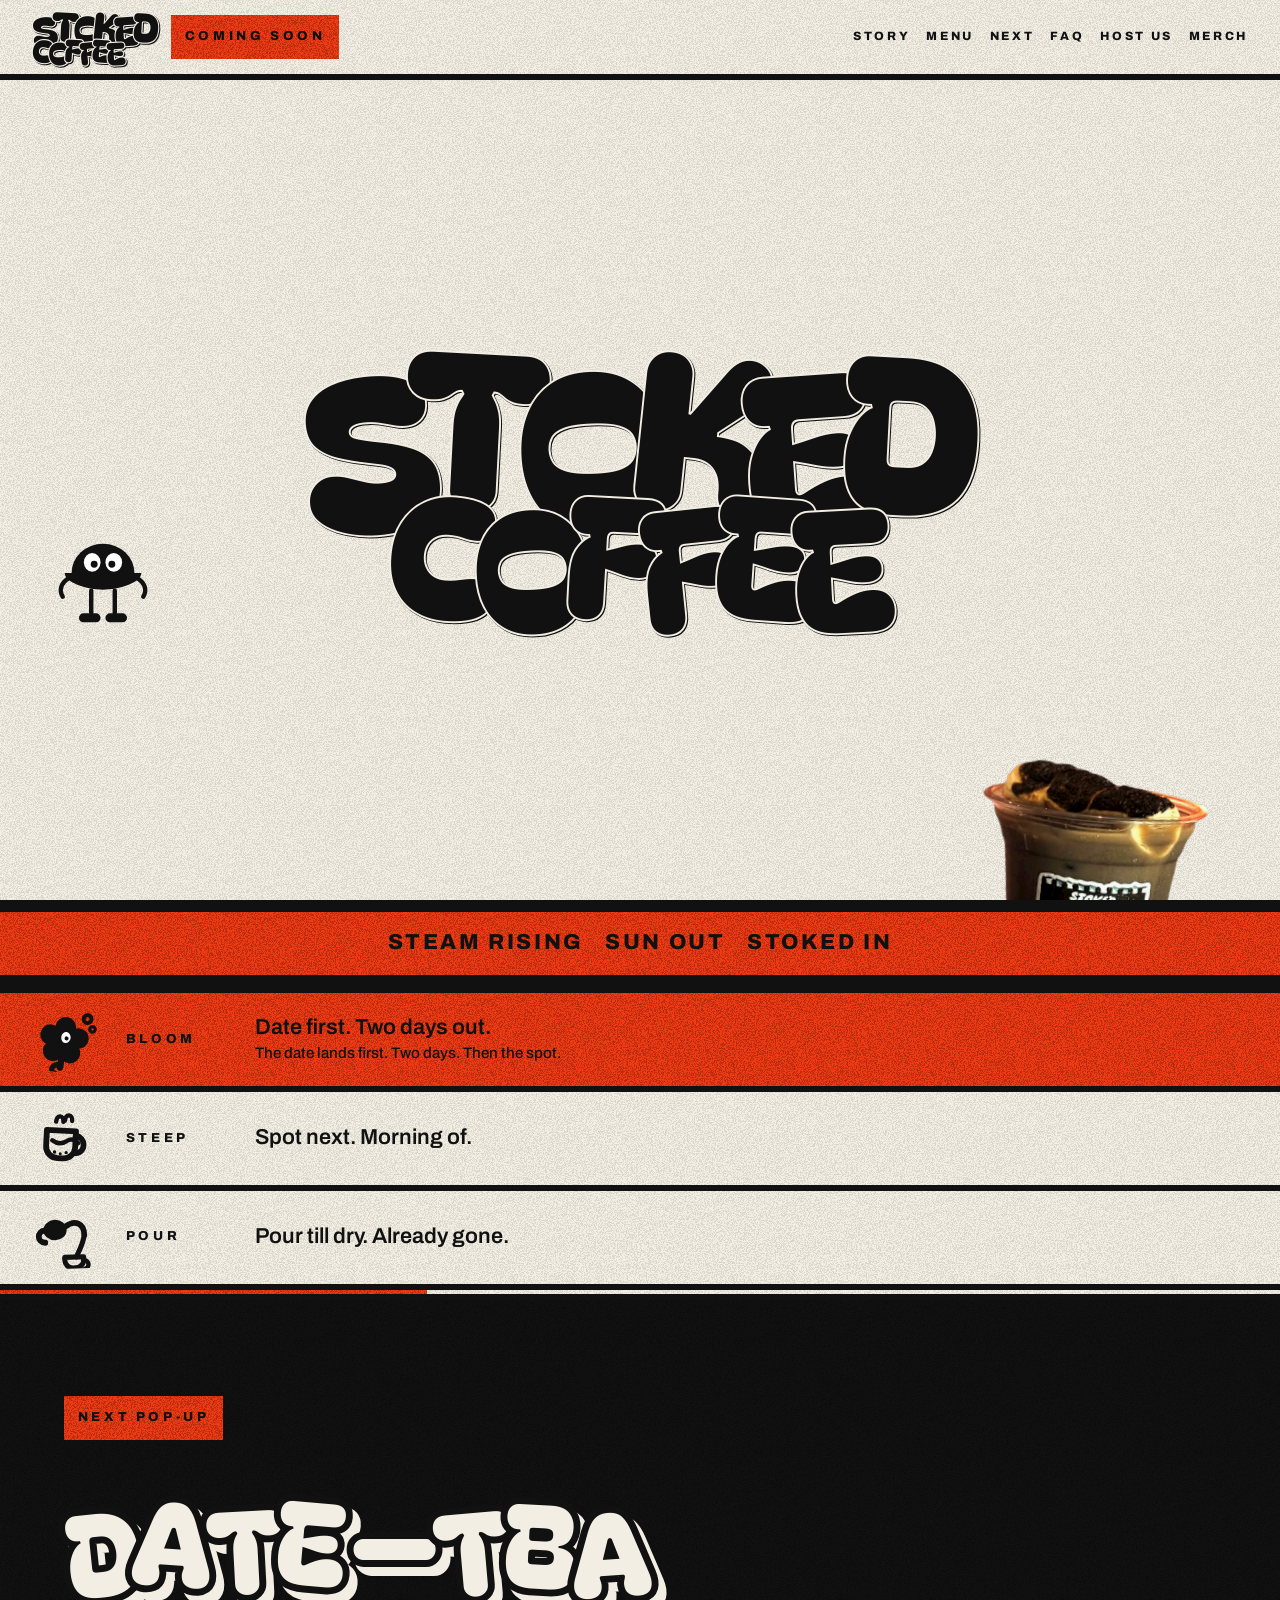
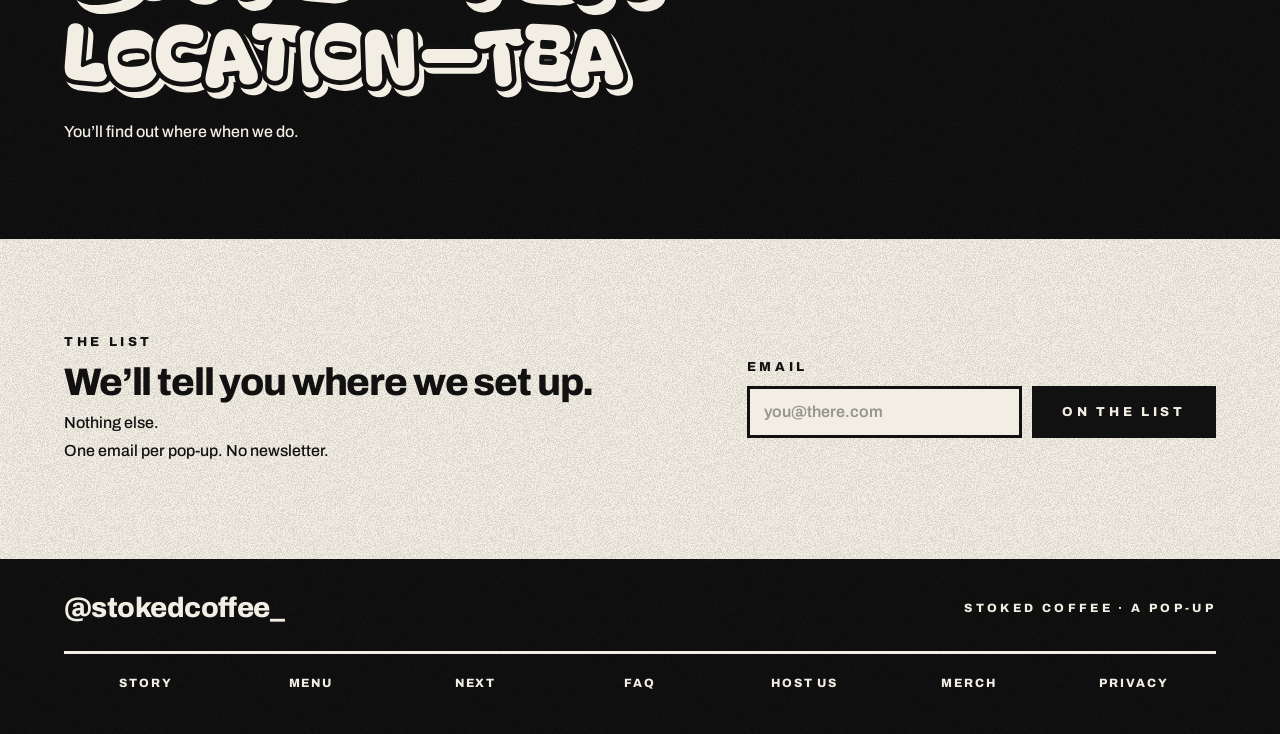
==== commit 24769360: "Give Story, FAQ, Host, Next, and the list clearer layouts. Route lines and founder cards carry the m" ====
--- a/index.html
+++ b/index.html
@@ -243,19 +243,23 @@
 
   <section class="signup grain-paper" id="list">
     <div class="signup-inner">
-      <p class="label">The list</p>
-      <h2>We’ll tell you where we set up.</h2>
-      <p class="micro">Nothing else.</p>
-      <p class="fine">One email per pop-up. No newsletter.</p>
-      <form class="signup-form" id="signup-form" data-on="true" novalidate>
-        <label class="label" for="email">Email</label>
-        <div class="field">
-          <input id="email" name="email" type="email" autocomplete="email" required placeholder="you@there.com">
-          <button type="submit">On the list</button>
+      <div class="signup-copy">
+        <p class="label">The list</p>
+        <h2>We’ll tell you where we set up.</h2>
+        <p class="micro">Nothing else.</p>
+        <p class="fine">One email per pop-up. No newsletter.</p>
+      </div>
+      <div class="signup-side">
+        <form class="signup-form" id="signup-form" data-on="true" novalidate>
+          <label class="label" for="email">Email</label>
+          <div class="field">
+            <input id="email" name="email" type="email" autocomplete="email" required placeholder="you@there.com">
+            <button type="submit">On the list</button>
+          </div>
+        </form>
+        <div class="confirm" id="signup-confirm" data-on="false" role="status">
+          <p>You’re on the list.</p>
         </div>
-      </form>
-      <div class="confirm" id="signup-confirm" data-on="false" role="status">
-        <p>You’re on the list.</p>
       </div>
     </div>
   </section>
--- a/styles.css
+++ b/styles.css
@@ -419,6 +419,7 @@
 
 .popup-hot {
   color: var(--ink);
+  padding: 1.85rem clamp(1.25rem, 5vw, 4rem) 2rem;
 }
 
 .popup-hot .chip {
@@ -432,17 +433,35 @@
   filter: drop-shadow(0.07em 0.08em 0 var(--ink));
 }
 
+.popup-hot .popup-kicker { margin-bottom: 0.7rem; }
+
+.popup-hot .poster-line { margin-top: 0.45rem; }
+
+.popup-hot .popup-note { margin-top: 0.95rem; }
+
 .popup-hot .map-slot {
   border-color: var(--ink);
   background: var(--grain-paper), var(--paper);
   background-blend-mode: multiply;
-}
+  margin-top: 1rem;
+  min-height: 0;
+  padding: 0.85rem 1rem;
+}
+
+.popup-hot .beans { margin-top: 1.1rem; }
 
 .signup {
   padding: clamp(3.25rem, 8vw, 6rem) clamp(1.25rem, 5vw, 4rem);
 }
 
-.signup-inner { max-width: 36rem; }
+.signup-inner {
+  max-width: 72rem;
+  margin: 0 auto;
+  display: grid;
+  gap: 1.75rem;
+}
+
+.signup-copy { max-width: 34rem; }
 
 .signup h2 {
   font-size: clamp(1.7rem, 3.8vw, 2.4rem);
@@ -460,8 +479,10 @@
 .signup .fine {
   font-size: 16px;
   font-weight: 500;
-  margin: 0.35rem 0 1.5rem;
-}
+  margin: 0.35rem 0 0;
+}
+
+.signup-side { min-width: 0; }
 
 .signup-form { display: flex; flex-direction: column; gap: 0.65rem; }
 
@@ -529,6 +550,16 @@
   line-height: 1.05;
 }
 
+.signup .confirm {
+  border: 6px solid var(--ink);
+  padding: 1.5rem 1.25rem;
+  min-height: 8.5rem;
+  display: none;
+  align-items: center;
+}
+
+.signup .confirm[data-on="true"] { display: flex; }
+
 .site-footer {
   color: var(--paper);
   padding: 1.75rem clamp(1.25rem, 5vw, 4rem);
@@ -581,6 +612,12 @@
 
   .signup input[type="email"] { flex: 1; }
   .signup button { min-width: 11.5rem; }
+
+  .signup-inner {
+    grid-template-columns: minmax(0, 1.15fr) minmax(18rem, 0.85fr);
+    align-items: center;
+    gap: 3rem;
+  }
 }
 
 @media (max-width: 540px) {
@@ -595,6 +632,8 @@
     right: 0.15rem;
     transform: translateY(50%) rotate(8deg);
   }
+
+  .founder-grid { grid-template-columns: 1fr; }
 }
 
 .chip { text-decoration: none; }
@@ -707,6 +746,24 @@
 .page p { max-width: 36em; }
 .page p + p { margin-top: 1rem; }
 
+.next-lead {
+  text-align: center;
+  margin-left: auto;
+  margin-right: auto;
+}
+
+.next-lead h1,
+.next-lead p {
+  margin-left: auto;
+  margin-right: auto;
+}
+
+.next-lead .clock {
+  justify-content: center;
+}
+
+.next-lead .clock-cell { align-items: center; }
+
 .band-gap { margin-top: clamp(2.75rem, 7vw, 4.5rem); }
 
 .credit-block {
@@ -732,6 +789,106 @@
 }
 
 .credit-block a:hover { color: var(--vermilion); }
+
+.story-page { max-width: 40rem; }
+
+.story-page h1 { margin-bottom: 1.15rem; }
+
+.route {
+  list-style: none;
+  display: grid;
+  grid-template-columns: 1fr 1fr 1fr;
+  position: relative;
+  max-width: 32.5rem;
+  margin: 0 0 2rem;
+  padding: 0;
+}
+
+.route::before {
+  content: "";
+  position: absolute;
+  top: 6px;
+  left: 16%;
+  right: 16%;
+  border-top: 2px dashed var(--ink);
+}
+
+.route-stop {
+  display: flex;
+  flex-direction: column;
+  align-items: center;
+  gap: 0.45rem;
+  position: relative;
+  z-index: 1;
+  text-align: center;
+}
+
+.route-dot {
+  width: 12px;
+  height: 12px;
+  border: 2px solid var(--ink);
+  background: var(--ink);
+  border-radius: 50%;
+  box-shadow: 0 0 0 6px var(--paper);
+}
+
+.route-stop[data-on="false"] .route-dot {
+  background: var(--paper);
+}
+
+.story-copy { max-width: 520px; }
+
+.story-copy p { max-width: none; }
+
+.founder-grid {
+  display: grid;
+  grid-template-columns: 1fr 1fr;
+  gap: 0.85rem;
+  margin-top: 2.25rem;
+  max-width: 40rem;
+}
+
+.founder-card {
+  border: 0.5px solid var(--ink);
+  border-radius: 8px;
+  padding: 1rem;
+  min-width: 0;
+}
+
+.founder-card p + p { margin-top: 0; }
+
+.founder-card .label { margin-bottom: 0.55rem; }
+
+.founder-name {
+  font-weight: 800;
+  font-size: 1.15rem;
+  letter-spacing: -0.02em;
+  line-height: 1.15;
+  margin: 0;
+  max-width: none;
+}
+
+.founder-name a { text-decoration: none; }
+
+.founder-name a:hover { color: var(--vermilion); }
+
+.founder-role {
+  font-size: 0.85rem;
+  font-weight: 500;
+  line-height: 1.35;
+  margin-top: 0.3rem;
+  max-width: none;
+}
+
+.illust-credit {
+  margin-top: 1.25rem;
+  font-size: 12px;
+  font-weight: 500;
+  line-height: 1.4;
+  max-width: 40rem;
+}
+
+.illust-credit a { font-weight: 800; }
 
 .menu-grid {
   display: grid;
@@ -964,3 +1121,105 @@
   margin-top: 0.75rem;
 }
 
+.faq-page h1 { margin-bottom: 1.15rem; }
+
+.faq-grid {
+  display: grid;
+  gap: 1.15rem;
+  margin-top: 0.25rem;
+}
+
+.faq-who { max-width: 34rem; }
+
+.faq-who .qa-lead { margin: 0.35rem 0 0.75rem; }
+
+.faq-stamps {
+  display: grid;
+  gap: 0.85rem;
+}
+
+.faq-stamp {
+  border: 6px solid var(--ink);
+  padding: 1.1rem 1.15rem 1.2rem;
+}
+
+.faq-stamp .label { margin-bottom: 0.45rem; }
+
+.faq-stamp .qa-lead {
+  max-width: none;
+  margin: 0;
+}
+
+.host-page {
+  display: grid;
+  gap: 1.75rem;
+  align-items: start;
+}
+
+.host-intro { max-width: 34rem; }
+
+.host-intro h1 { margin-bottom: 0.85rem; }
+
+.host-kinds {
+  display: flex;
+  flex-wrap: wrap;
+  gap: 0.4rem;
+  list-style: none;
+  margin: 1.15rem 0 0;
+  padding: 0;
+}
+
+.host-kinds li {
+  border: 3px solid var(--ink);
+  min-height: 44px;
+  display: inline-flex;
+  align-items: center;
+  padding: 0 0.75rem;
+  font-weight: 800;
+  font-size: 12px;
+  letter-spacing: 0.22em;
+  text-transform: uppercase;
+}
+
+.host-panel {
+  border: 6px solid var(--ink);
+  padding: 1.15rem 1.15rem 1.25rem;
+  max-width: 36rem;
+}
+
+.host-panel .form-stack {
+  margin-top: 0;
+  gap: 0.45rem;
+  max-width: none;
+}
+
+.host-panel .form-stack label.label { margin-top: 0.55rem; }
+
+.host-panel .form-stack label.label:first-child { margin-top: 0; }
+
+.host-pair {
+  display: grid;
+  gap: 0.55rem;
+}
+
+.host-pair .label { margin-top: 0.55rem; }
+
+.host-panel .ink-btn { margin-top: 0.85rem; }
+
+@media (min-width: 860px) {
+  .faq-grid {
+    grid-template-columns: minmax(0, 1.05fr) minmax(16rem, 0.95fr);
+    align-items: start;
+    gap: 2rem;
+  }
+
+  .host-page {
+    grid-template-columns: minmax(0, 1fr) minmax(20rem, 26rem);
+    gap: 2.5rem;
+  }
+}
+
+@media (min-width: 560px) {
+  .host-pair { grid-template-columns: 1fr 1fr; }
+}
+
